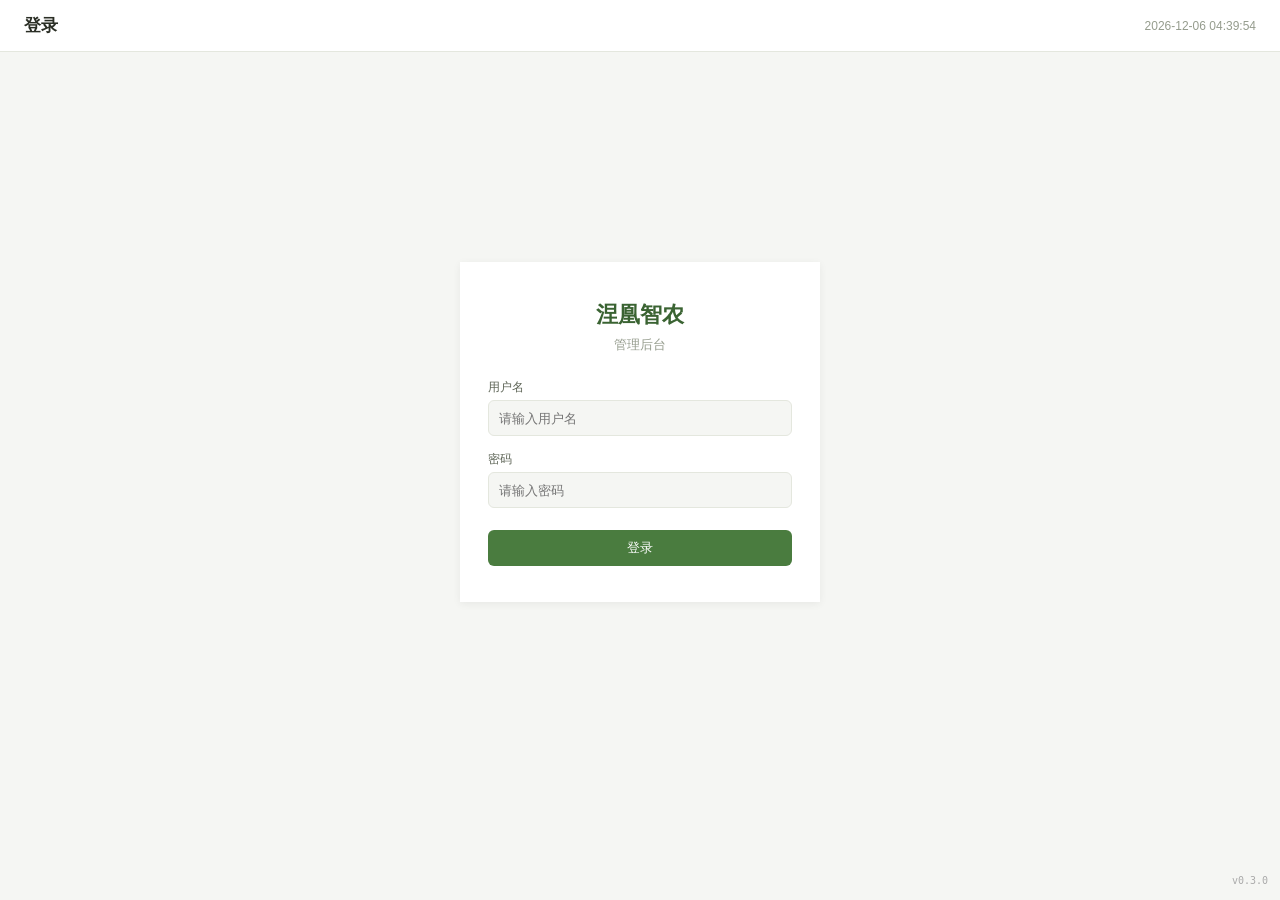
==== web/static/admin/index.html @ 997400b6 "Remove H5 mock fallback and mark mock events" ====
<!DOCTYPE html>
<html lang="zh-CN">
<head>
<meta charset="UTF-8">
<meta name="viewport" content="width=device-width, initial-scale=1.0">
<title>涅凰智农 · 管理后台</title>
<link rel="stylesheet" href="app.css">
<script src="../version.js"></script>
</head>
<body>

<!-- ===== 侧边栏 ===== -->
<aside class="sidebar" id="sidebar">
  <div class="sidebar-brand">
    <h2>涅凰智农</h2>
    <span class="sidebar-subtitle">管理后台</span>
  </div>
  <nav class="sidebar-nav" id="sidebar-nav">
    <a class="nav-item active" data-page="dashboard" onclick="navigate('dashboard')">
      <svg width="18" height="18" viewBox="0 0 24 24" fill="none" stroke="currentColor" stroke-width="2"><rect x="3" y="3" width="7" height="7"/><rect x="14" y="3" width="7" height="7"/><rect x="3" y="14" width="7" height="7"/><rect x="14" y="14" width="7" height="7"/></svg>
      <span>Dashboard</span>
    </a>
    <a class="nav-item" data-page="users" onclick="navigate('users')">
      <svg width="18" height="18" viewBox="0 0 24 24" fill="none" stroke="currentColor" stroke-width="2"><path d="M17 21v-2a4 4 0 0 0-4-4H5a4 4 0 0 0-4 4v2"/><circle cx="9" cy="7" r="4"/><path d="M23 21v-2a4 4 0 0 0-3-3.87"/><path d="M16 3.13a4 4 0 0 1 0 7.75"/></svg>
      <span>用户管理</span>
    </a>
    <a class="nav-item" data-page="gateways" onclick="navigate('gateways')">
      <svg width="18" height="18" viewBox="0 0 24 24" fill="none" stroke="currentColor" stroke-width="2"><rect x="2" y="2" width="20" height="8" rx="2"/><rect x="2" y="14" width="20" height="8" rx="2"/><line x1="6" y1="6" x2="6.01" y2="6"/><line x1="6" y1="18" x2="6.01" y2="18"/></svg>
      <span>设备管理</span>
    </a>
    <a class="nav-item" data-page="bindings" onclick="navigate('bindings')">
      <svg width="18" height="18" viewBox="0 0 24 24" fill="none" stroke="currentColor" stroke-width="2"><path d="M10 13a5 5 0 0 0 7.54.54l3-3a5 5 0 0 0-7.07-7.07l-1.72 1.71"/><path d="M14 11a5 5 0 0 0-7.54-.54l-3 3a5 5 0 0 0 7.07 7.07l1.71-1.71"/></svg>
      <span>绑定管理</span>
    </a>
    <a class="nav-item" data-page="logs" onclick="navigate('logs')">
      <svg width="18" height="18" viewBox="0 0 24 24" fill="none" stroke="currentColor" stroke-width="2"><path d="M14 2H6a2 2 0 0 0-2 2v16a2 2 0 0 0 2 2h12a2 2 0 0 0 2-2V8z"/><polyline points="14 2 14 8 20 8"/><line x1="16" y1="13" x2="8" y2="13"/><line x1="16" y1="17" x2="8" y2="17"/></svg>
      <span>控制日志</span>
    </a>
    <a class="nav-item" data-page="payload-events" onclick="navigate('payload-events')">
      <svg width="18" height="18" viewBox="0 0 24 24" fill="none" stroke="currentColor" stroke-width="2"><circle cx="12" cy="12" r="10"/><line x1="12" y1="16" x2="12" y2="12"/><line x1="12" y1="8" x2="12.01" y2="8"/></svg>
      <span>Payload 排查</span>
    </a>
  </nav>
  <div class="sidebar-footer">
    <div class="sidebar-user" id="sidebar-user">
      <span class="sidebar-user-avatar" id="sidebar-user-avatar"></span>
      <div>
        <div class="sidebar-user-name" id="sidebar-user-name">管理员</div>
        <div class="sidebar-user-role" id="sidebar-user-role"></div>
      </div>
    </div>
    <button class="btn-icon" onclick="doLogout()" title="退出登录" aria-label="退出登录">
      <svg width="18" height="18" viewBox="0 0 24 24" fill="none" stroke="currentColor" stroke-width="2"><path d="M9 21H5a2 2 0 0 1-2-2V5a2 2 0 0 1 2-2h4"/><polyline points="16 17 21 12 16 7"/><line x1="21" y1="12" x2="9" y2="12"/></svg>
    </button>
  </div>
  <div style="padding:8px 12px;font-size:10px;color:var(--color-text-muted);text-align:center;border-top:1px solid var(--color-border)">v<span id="app-version">?</span></div>
</aside>

<!-- ===== 主区域 ===== -->
<div class="main-area">
  <header class="topbar-admin">
    <h1 class="topbar-page-title" id="topbar-page-title">Dashboard</h1>
    <div class="topbar-actions">
      <span class="topbar-time" id="topbar-time"></span>
    </div>
  </header>

  <main class="content-area" id="main-content">
    <!-- 页面内容由 JS 动态渲染 -->
  </main>
</div>

<!-- ===== Modal ===== -->
<div class="modal-overlay" id="modal-overlay" style="display:none">
  <div class="modal" id="modal-content"></div>
</div>

<!-- ===== Toast ===== -->
<div class="toast" id="toast" aria-live="polite"></div>

<!-- ===== 版本号浮标（所有页面可见，含登录页） ===== -->
<div id="version-badge" style="position:fixed;right:12px;bottom:12px;font-size:10px;color:#aaa;z-index:9999;pointer-events:none;font-family:monospace">v?</div>

<script src="../version.js"></script>
<script>
  // 页面加载后立即更新版本号浮标
  (function () {
    var el = document.getElementById('version-badge');
    if (el && window.APP_VERSION) el.textContent = 'v' + window.APP_VERSION;
  })();
</script>

<script src="../shared/api-client.js"></script>
<script src="app.js"></script>
</body>
</html>
---- web/static/admin/app.css ----
/* ============================================================
   涅凰智农 管理端 — 样式表
   设计方向：桌面端优先，表格+筛选，清爽工业风
   ============================================================ */

/* ---------- CSS 变量 ---------- */
:root {
  --color-bg: #f5f6f3;
  --color-surface: #ffffff;
  --color-border: #e4e7de;
  --color-text: #2a2e25;
  --color-text-secondary: #5e6557;
  --color-text-muted: #959c8d;
  --color-primary: #4a7c3f;
  --color-primary-light: #eaf4e5;
  --color-primary-dark: #3a6332;
  --color-success: #4a7c3f;
  --color-warning: #c7852a;
  --color-danger: #c04a3a;
  --color-info: #3a6b8c;
  --color-offline: #959c8d;
  --sidebar-width: 220px;
  --radius-sm: 6px;
  --radius-md: 10px;
  --shadow-sm: 0 1px 3px rgba(0,0,0,0.04);
  --shadow-md: 0 2px 8px rgba(0,0,0,0.06);
  --font-sans: -apple-system, BlinkMacSystemFont, "Segoe UI", "PingFang SC", "Microsoft YaHei", sans-serif;
}

/* ---------- Reset ---------- */
*, *::before, *::after { box-sizing: border-box; margin: 0; padding: 0; }
html { font-size: 15px; }
body {
  font-family: var(--font-sans);
  background: var(--color-bg);
  color: var(--color-text);
  line-height: 1.5;
  min-height: 100dvh;
  display: flex;
  -webkit-font-smoothing: antialiased;
}
button { font-family: inherit; cursor: pointer; border: none; background: none; color: inherit; font-size: inherit; }
input, select { font-family: inherit; font-size: inherit; }
a { color: var(--color-primary); text-decoration: none; }

/* ---------- 侧边栏 ---------- */
.sidebar {
  width: var(--sidebar-width); min-width: var(--sidebar-width);
  background: var(--color-surface);
  border-right: 1px solid var(--color-border);
  display: flex; flex-direction: column;
  position: sticky; top: 0; height: 100dvh;
}
.sidebar-brand {
  padding: 20px 18px 16px;
  border-bottom: 1px solid var(--color-border);
}
.sidebar-brand h2 { font-size: 18px; font-weight: 700; color: var(--color-primary-dark); }
.sidebar-subtitle { font-size: 11px; color: var(--color-text-muted); text-transform: uppercase; letter-spacing: 1px; }

.sidebar-nav { flex: 1; padding: 10px 8px; display: flex; flex-direction: column; gap: 2px; }
.nav-item {
  display: flex; align-items: center; gap: 10px;
  padding: 9px 12px; border-radius: var(--radius-sm);
  font-size: 14px; font-weight: 500; color: var(--color-text-secondary);
  transition: background 0.12s, color 0.12s;
  cursor: pointer;
}
.nav-item:hover { background: var(--color-bg); color: var(--color-text); }
.nav-item.active { background: var(--color-primary-light); color: var(--color-primary-dark); }
.nav-item svg { flex-shrink: 0; }

.sidebar-footer {
  padding: 12px; border-top: 1px solid var(--color-border);
  display: flex; align-items: center; justify-content: space-between;
}
.sidebar-user { display: flex; align-items: center; gap: 8px; }
.sidebar-user-avatar {
  width: 30px; height: 30px; border-radius: 50%;
  background: var(--color-primary-light); color: var(--color-primary-dark);
  display: flex; align-items: center; justify-content: center;
  font-size: 13px; font-weight: 600;
}
.sidebar-user-name { font-size: 13px; font-weight: 500; }
.sidebar-user-role { font-size: 11px; color: var(--color-text-muted); }
.btn-icon {
  width: 32px; height: 32px; display: flex; align-items: center; justify-content: center;
  border-radius: var(--radius-sm); color: var(--color-text-muted);
  transition: background 0.15s;
}
.btn-icon:hover { background: var(--color-border); }

/* ---------- 主区域 ---------- */
.main-area { flex: 1; display: flex; flex-direction: column; min-width: 0; }
.topbar-admin {
  display: flex; align-items: center; justify-content: space-between;
  height: 52px; padding: 0 24px;
  background: var(--color-surface); border-bottom: 1px solid var(--color-border);
}
.topbar-page-title { font-size: 17px; font-weight: 600; }
.topbar-time { font-size: 12px; color: var(--color-text-muted); }

.content-area { flex: 1; padding: 20px 24px; overflow-y: auto; }

/* ---------- 通用组件 ---------- */
.btn {
  display: inline-flex; align-items: center; justify-content: center; gap: 6px;
  height: 36px; padding: 0 16px;
  border-radius: var(--radius-sm); font-size: 13px; font-weight: 500;
  transition: background 0.15s, opacity 0.15s;
}
.btn:hover { opacity: 0.9; }
.btn:active { opacity: 0.8; }
.btn-primary { background: var(--color-primary); color: #fff; }
.btn-outline { background: var(--color-surface); color: var(--color-primary); border: 1px solid var(--color-primary); }
.btn-danger { background: var(--color-danger); color: #fff; }
.btn-sm { height: 28px; padding: 0 10px; font-size: 12px; }
.btn-block { width: 100%; }
.btn:disabled { opacity: 0.5; cursor: not-allowed; }

.badge {
  display: inline-flex; align-items: center;
  padding: 2px 8px; border-radius: 10px; font-size: 11px; font-weight: 500;
}
.badge-success { background: #eaf4e5; color: #3a6332; }
.badge-warning { background: #fdf3e4; color: #a86d1e; }
.badge-danger { background: #fce8e5; color: #9e3a2e; }
.badge-info { background: #e5eff5; color: #2e5a74; }
.badge-muted { background: #f0f1ee; color: #6b7263; }

/* ---------- Dashboard ---------- */
.stat-grid { display: grid; grid-template-columns: repeat(auto-fit, minmax(200px, 1fr)); gap: 14px; margin-bottom: 20px; }
.stat-card {
  background: var(--color-surface);
  border-radius: var(--radius-md);
  box-shadow: var(--shadow-sm);
  padding: 18px 20px;
}
.stat-card-label { font-size: 12px; color: var(--color-text-muted); text-transform: uppercase; letter-spacing: 0.5px; margin-bottom: 6px; }
.stat-card-value { font-size: 28px; font-weight: 700; line-height: 1.2; }
.stat-card-sub { font-size: 12px; color: var(--color-text-secondary); margin-top: 4px; }

/* ---------- 表格 ---------- */
.table-section {
  background: var(--color-surface);
  border-radius: var(--radius-md);
  box-shadow: var(--shadow-sm);
  overflow: hidden;
}
.table-header {
  display: flex; align-items: center; justify-content: space-between;
  padding: 14px 18px; border-bottom: 1px solid var(--color-border);
}
.table-header h3 { font-size: 15px; font-weight: 600; }
.table-header-right { display: flex; gap: 8px; align-items: center; }
.table-search {
  height: 32px; padding: 0 10px; width: 200px;
  border: 1px solid var(--color-border); border-radius: var(--radius-sm);
  font-size: 13px; color: var(--color-text); background: var(--color-bg);
  outline: none;
}
.table-search:focus { border-color: var(--color-primary); }
.table-count { font-size: 12px; color: var(--color-text-muted); }

.table-wrap { overflow-x: auto; }
table {
  width: 100%; border-collapse: collapse;
  font-size: 13px;
}
thead th {
  text-align: left; padding: 10px 14px;
  font-weight: 600; font-size: 11px; color: var(--color-text-muted);
  text-transform: uppercase; letter-spacing: 0.5px;
  background: var(--color-bg); border-bottom: 1px solid var(--color-border);
  white-space: nowrap;
}
tbody td {
  padding: 10px 14px; border-bottom: 1px solid var(--color-border);
  color: var(--color-text);
}
tbody tr:hover { background: #f9faf7; }
tbody tr:last-child td { border-bottom: none; }

.table-actions { display: flex; gap: 6px; }
.table-empty { text-align: center; padding: 32px; color: var(--color-text-muted); font-size: 13px; }

/* ---------- 表单 ---------- */
.form-group { margin-bottom: 14px; }
.form-label { display: block; font-size: 12px; font-weight: 500; color: var(--color-text-secondary); margin-bottom: 4px; }
.form-input, .form-select {
  width: 100%; height: 36px; padding: 0 10px;
  border: 1px solid var(--color-border); border-radius: var(--radius-sm);
  font-size: 13px; color: var(--color-text); background: var(--color-bg);
  outline: none;
}
.form-input:focus, .form-select:focus { border-color: var(--color-primary); box-shadow: 0 0 0 2px var(--color-primary-light); }
.form-row { display: grid; grid-template-columns: 1fr 1fr; gap: 12px; }

/* ---------- 状态点 ---------- */
.status-dot { width: 6px; height: 6px; border-radius: 50%; display: inline-block; margin-right: 4px; }
.status-dot-online { background: var(--color-success); }
.status-dot-offline { background: var(--color-offline); }
.status-dot-normal { background: var(--color-success); }
.status-dot-warning { background: var(--color-warning); }
.status-dot-danger { background: var(--color-danger); }

/* ---------- Modal ---------- */
.modal-overlay {
  position: fixed; inset: 0; z-index: 200;
  background: rgba(0,0,0,0.3);
  display: flex; align-items: center; justify-content: center;
}
.modal {
  background: var(--color-surface); border-radius: var(--radius-lg);
  box-shadow: 0 8px 30px rgba(0,0,0,0.12);
  width: 440px; max-width: 90vw; max-height: 85vh; overflow-y: auto;
  padding: 24px;
}
.modal h3 { font-size: 16px; font-weight: 600; margin-bottom: 18px; }
.modal-header {
  display: flex; align-items: center; justify-content: space-between;
  margin-bottom: 18px;
}
.modal-header h3 { font-size: 16px; font-weight: 600; margin-bottom: 0; }
.modal-close {
  font-size: 22px; line-height: 1; color: var(--color-text-muted);
  cursor: pointer; padding: 0 4px;
}
.modal-close:hover { color: var(--color-text); }
.modal-body { margin-bottom: 8px; }
.modal-actions { display: flex; gap: 10px; justify-content: flex-end; margin-top: 20px; }

/* ---------- 农户详情 ---------- */
.page-header {
  display: flex; align-items: center; gap: 16px; margin-bottom: 20px;
}
.page-header h2 { font-size: 18px; font-weight: 600; }
.info-card {
  background: var(--color-surface);
  border-radius: var(--radius-md);
  box-shadow: var(--shadow-sm);
  padding: 20px 24px;
  margin-bottom: 20px;
}
.info-card h3 { font-size: 15px; font-weight: 600; margin-bottom: 14px; }
.info-grid {
  display: grid;
  grid-template-columns: repeat(auto-fill, minmax(240px, 1fr));
  gap: 12px;
}
.info-item { display: flex; flex-direction: column; gap: 2px; }
.info-item label { font-size: 11px; color: var(--color-text-muted); text-transform: uppercase; letter-spacing: 0.3px; }
.info-item span { font-size: 14px; font-weight: 500; }

/* ---------- 筛选栏 ---------- */
.filter-bar {
  padding: 0 18px 14px;
}

/* ---------- 空状态 / 加载 / 错误 ---------- */
.empty-state {
  text-align: center; padding: 40px 24px; color: var(--color-text-muted);
}
.empty-state svg { margin-bottom: 10px; opacity: 0.5; }
.empty-state p { font-size: 13px; }

.loading-state {
  text-align: center; padding: 40px 24px; color: var(--color-text-muted);
}
.loading-spinner {
  width: 28px; height: 28px; border: 3px solid var(--color-border);
  border-top-color: var(--color-primary); border-radius: 50%;
  animation: spin 0.8s linear infinite;
  margin: 0 auto 10px;
}
@keyframes spin { to { transform: rotate(360deg); } }

.error-state {
  text-align: center; padding: 40px 24px; color: var(--color-danger);
}
.error-state p { font-size: 13px; margin-bottom: 10px; }

/* ---------- Toast ---------- */
.toast {
  position: fixed; top: 16px; right: 24px;
  padding: 10px 20px; border-radius: var(--radius-md);
  font-size: 13px; font-weight: 500; color: #fff;
  z-index: 999; opacity: 0; pointer-events: none;
  transition: opacity 0.3s;
}
.toast.show { opacity: 1; }
.toast.success { background: var(--color-success); }
.toast.error { background: var(--color-danger); }
.toast.info { background: var(--color-info); }

/* ---------- 响应式 ---------- */
@media (max-width: 768px) {
  body { flex-direction: column; }
  .sidebar {
    width: 100%; min-width: 100%; height: auto;
    position: static; flex-direction: row; flex-wrap: wrap;
    padding: 10px; border-right: none; border-bottom: 1px solid var(--color-border);
    align-items: center; gap: 8px;
  }
  .sidebar-brand { padding: 0; border: none; }
  .sidebar-brand h2 { font-size: 15px; }
  .sidebar-subtitle { display: none; }
  .sidebar-nav { flex-direction: row; padding: 0; flex: none; }
  .nav-item { padding: 6px 10px; font-size: 12px; }
  .nav-item span { display: none; }
  .sidebar-footer { padding: 0; border: none; }
  .sidebar-user-name, .sidebar-user-role { display: none; }

  .content-area { padding: 12px 14px; }
  .stat-grid { grid-template-columns: repeat(2, 1fr); }
  .table-header { flex-direction: column; align-items: flex-start; gap: 8px; }
  .table-search { width: 100%; }
  .form-row { grid-template-columns: 1fr; }
}
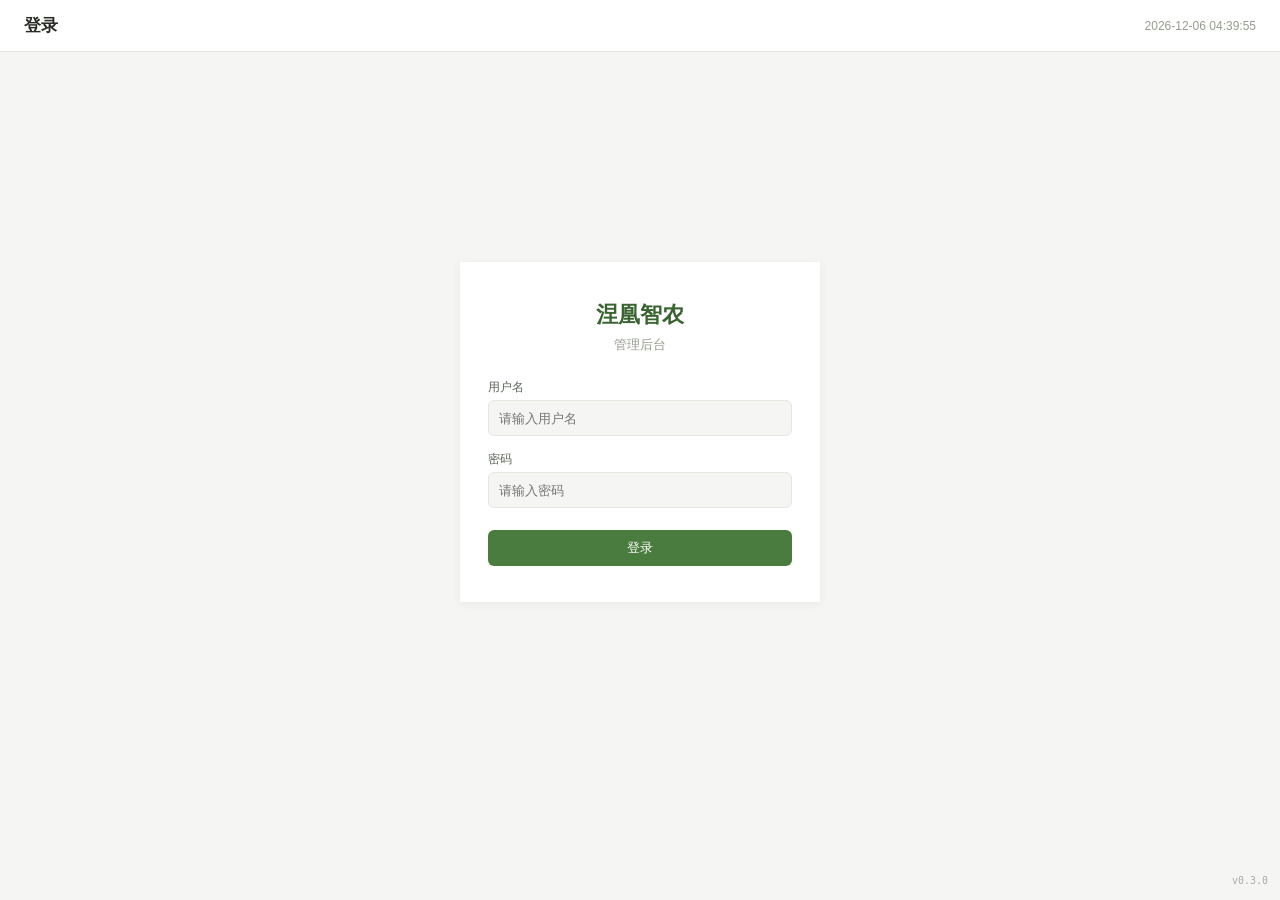
==== commit dbca7e63: "ok" ====
--- a/web/static/admin/index.html
+++ b/web/static/admin/index.html
@@ -38,7 +38,7 @@
     </a>
     <a class="nav-item" data-page="payload-events" onclick="navigate('payload-events')">
       <svg width="18" height="18" viewBox="0 0 24 24" fill="none" stroke="currentColor" stroke-width="2"><circle cx="12" cy="12" r="10"/><line x1="12" y1="16" x2="12" y2="12"/><line x1="12" y1="8" x2="12.01" y2="8"/></svg>
-      <span>Payload 排查</span>
+      <span>原始报文排查</span>
     </a>
   </nav>
   <div class="sidebar-footer">
--- a/web/static/admin/app.css
+++ b/web/static/admin/app.css
@@ -167,6 +167,8 @@
   width: 100%; border-collapse: collapse;
   font-size: 13px;
 }
+.selected-gateway-row { background: #f4f8f1; }
+.selected-gateway-row td { border-bottom-color: #d8e5d2; }
 thead th {
   text-align: left; padding: 10px 14px;
   font-weight: 600; font-size: 11px; color: var(--color-text-muted);
@@ -183,6 +185,42 @@
 
 .table-actions { display: flex; gap: 6px; }
 .table-empty { text-align: center; padding: 32px; color: var(--color-text-muted); font-size: 13px; }
+
+.gateway-collector-card {
+  border: 1px solid var(--color-border);
+  border-radius: var(--radius-sm);
+  margin: 10px 0;
+  background: var(--color-surface);
+}
+.gateway-collector-head {
+  background: #fafcf8;
+  border-bottom: 1px solid var(--color-border);
+  padding: 10px 12px;
+  display: flex;
+  align-items: center;
+  justify-content: space-between;
+  gap: 10px;
+}
+
+.bind-candidate-wrap {
+  border: 1px solid var(--color-border);
+  border-radius: var(--radius-sm);
+  background: var(--color-surface);
+  padding: 6px;
+}
+.bind-candidate-item {
+  border: 1px solid var(--color-border);
+  border-radius: var(--radius-sm);
+  padding: 10px;
+  margin-bottom: 6px;
+  cursor: pointer;
+  background: #fff;
+}
+.bind-candidate-item:last-child { margin-bottom: 0; }
+.bind-candidate-item.selected {
+  border-color: var(--color-primary);
+  background: #f2f7ef;
+}
 
 /* ---------- 表单 ---------- */
 .form-group { margin-bottom: 14px; }
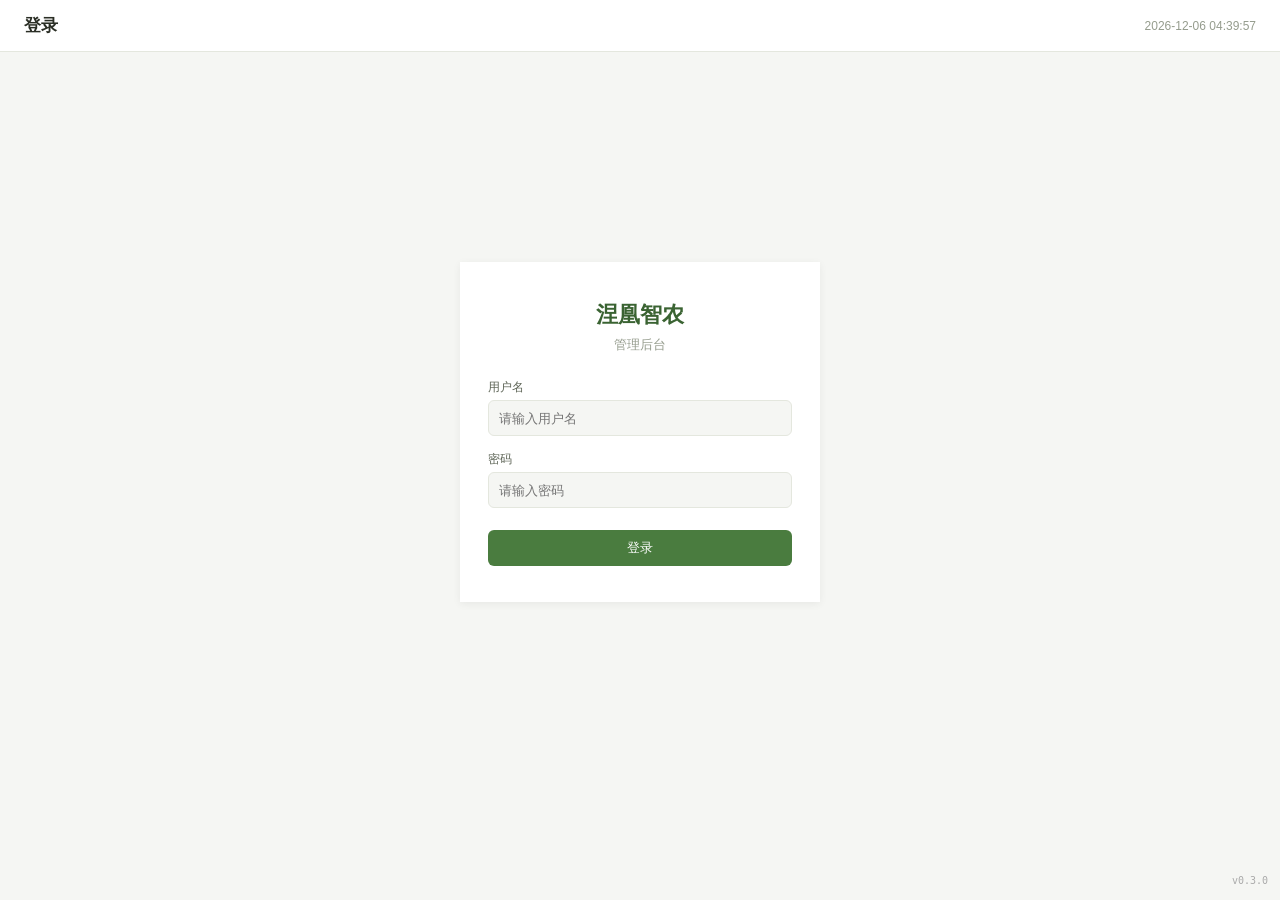
==== commit 976d4480: "feat: add operation logs and gateway mock loop" ====
--- a/web/static/admin/index.html
+++ b/web/static/admin/index.html
@@ -31,6 +31,10 @@
     <a class="nav-item" data-page="bindings" onclick="navigate('bindings')">
       <svg width="18" height="18" viewBox="0 0 24 24" fill="none" stroke="currentColor" stroke-width="2"><path d="M10 13a5 5 0 0 0 7.54.54l3-3a5 5 0 0 0-7.07-7.07l-1.72 1.71"/><path d="M14 11a5 5 0 0 0-7.54-.54l-3 3a5 5 0 0 0 7.07 7.07l1.71-1.71"/></svg>
       <span>绑定管理</span>
+    </a>
+    <a class="nav-item" data-page="operation-logs" onclick="navigate('operation-logs')">
+      <svg width="18" height="18" viewBox="0 0 24 24" fill="none" stroke="currentColor" stroke-width="2"><path d="M9 11l3 3L22 4"/><path d="M21 12v7a2 2 0 0 1-2 2H5a2 2 0 0 1-2-2V5a2 2 0 0 1 2-2h11"/></svg>
+      <span>操作日志</span>
     </a>
     <a class="nav-item" data-page="logs" onclick="navigate('logs')">
       <svg width="18" height="18" viewBox="0 0 24 24" fill="none" stroke="currentColor" stroke-width="2"><path d="M14 2H6a2 2 0 0 0-2 2v16a2 2 0 0 0 2 2h12a2 2 0 0 0 2-2V8z"/><polyline points="14 2 14 8 20 8"/><line x1="16" y1="13" x2="8" y2="13"/><line x1="16" y1="17" x2="8" y2="17"/></svg>
--- a/web/static/admin/app.css
+++ b/web/static/admin/app.css
@@ -289,6 +289,125 @@
 .info-item { display: flex; flex-direction: column; gap: 2px; }
 .info-item label { font-size: 11px; color: var(--color-text-muted); text-transform: uppercase; letter-spacing: 0.3px; }
 .info-item span { font-size: 14px; font-weight: 500; }
+.detail-grid {
+  display: grid;
+  grid-template-columns: repeat(auto-fill, minmax(240px, 1fr));
+  gap: 12px;
+  margin-bottom: 16px;
+}
+.detail-grid-4 {
+  grid-template-columns: repeat(auto-fit, minmax(180px, 1fr));
+}
+.detail-section {
+  margin-top: 14px;
+  padding-top: 14px;
+  border-top: 1px solid var(--color-border);
+}
+.detail-section-head {
+  display: flex;
+  align-items: flex-start;
+  justify-content: space-between;
+  gap: 10px;
+  margin-bottom: 8px;
+}
+.detail-section-title {
+  font-size: 13px;
+  font-weight: 600;
+}
+.detail-section-sub {
+  font-size: 11px;
+  color: var(--color-text-muted);
+  margin-top: 2px;
+}
+.code-panel {
+  background: #f8faf6;
+  border: 1px solid var(--color-border);
+  border-radius: var(--radius-sm);
+  padding: 12px;
+  font-size: 12px;
+  line-height: 1.55;
+  font-family: "SFMono-Regular", Consolas, "Liberation Mono", Menlo, monospace;
+  white-space: pre-wrap;
+  word-break: break-all;
+  overflow: auto;
+  max-height: 320px;
+}
+.detail-mini-table {
+  border: 1px solid var(--color-border);
+  border-radius: var(--radius-sm);
+  overflow: hidden;
+}
+.detail-mini-row {
+  display: grid;
+  grid-template-columns: 180px 1fr;
+  gap: 12px;
+  padding: 10px 12px;
+  border-top: 1px solid var(--color-border);
+  background: #fff;
+}
+.detail-mini-row:first-child { border-top: none; }
+.detail-mini-key {
+  font-size: 12px;
+  color: var(--color-text-secondary);
+  font-weight: 600;
+}
+.detail-mini-val {
+  font-size: 12px;
+  color: var(--color-text);
+  word-break: break-all;
+}
+.control-entry {
+  margin-top: 2px;
+  padding: 12px;
+  border: 1px dashed #c9d5bf;
+  border-radius: var(--radius-sm);
+  background: #fafcf8;
+}
+.control-entry-head {
+  display: flex;
+  align-items: flex-start;
+  justify-content: space-between;
+  gap: 12px;
+}
+.control-entry-title {
+  font-size: 13px;
+  font-weight: 600;
+}
+.control-entry-sub {
+  font-size: 11px;
+  color: var(--color-text-muted);
+  margin-top: 2px;
+}
+.form-textarea {
+  height: auto;
+  min-height: 84px;
+  padding-top: 8px;
+  padding-bottom: 8px;
+  resize: vertical;
+}
+.code-pill {
+  display: inline-flex;
+  align-items: center;
+  max-width: 100%;
+  padding: 2px 8px;
+  border-radius: 999px;
+  background: var(--color-bg);
+  border: 1px solid var(--color-border);
+  font-size: 11px;
+  font-family: "SFMono-Regular", Consolas, "Liberation Mono", Menlo, monospace;
+  white-space: nowrap;
+  overflow: hidden;
+  text-overflow: ellipsis;
+}
+.log-target-cell {
+  min-width: 180px;
+  max-width: 320px;
+  word-break: break-word;
+}
+.log-result-cell {
+  max-width: 280px;
+  word-break: break-word;
+}
 
 /* ---------- 筛选栏 ---------- */
 .filter-bar {
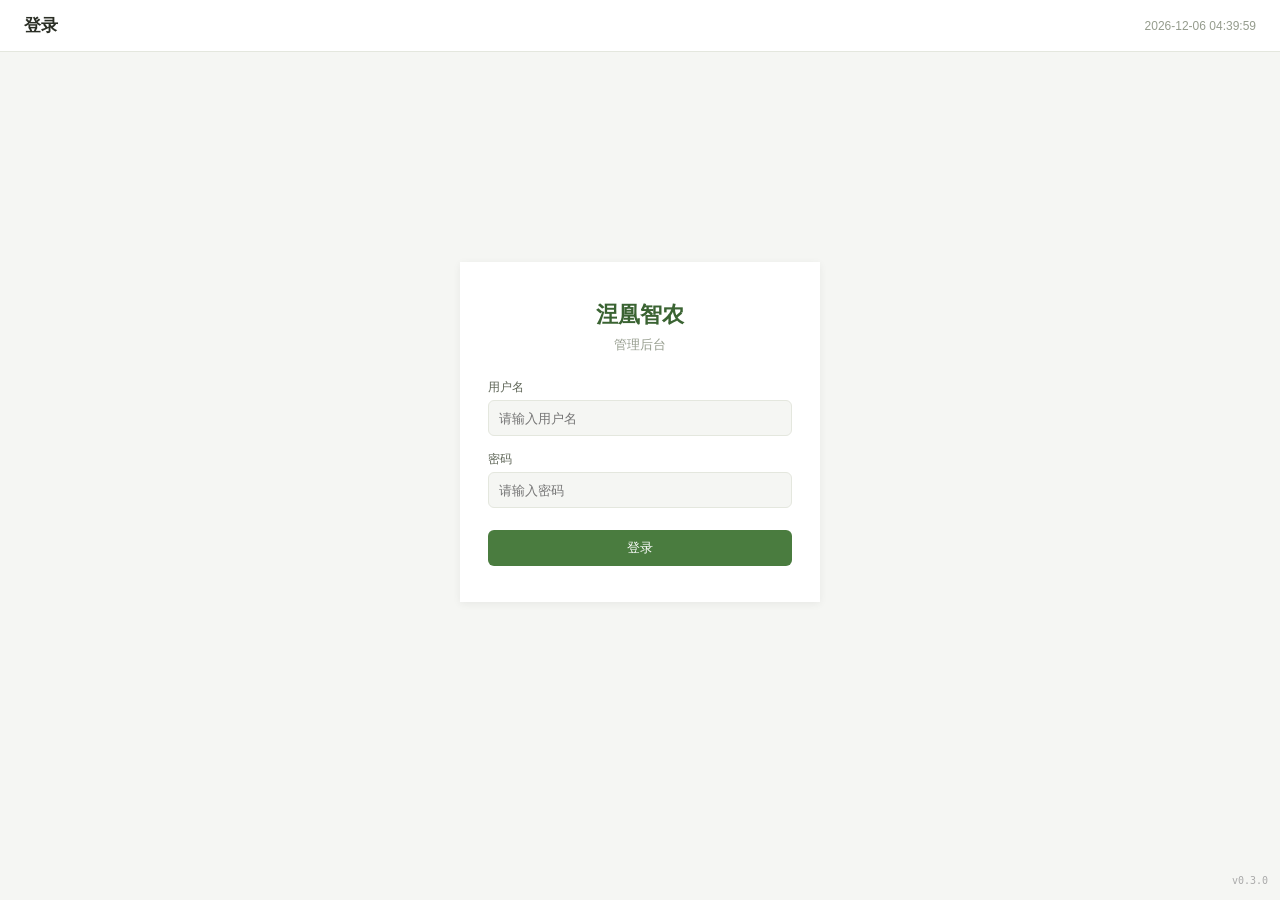
==== commit 0c0957a8: "feat: add help center entry for admin and mini" ====
--- a/web/static/admin/index.html
+++ b/web/static/admin/index.html
@@ -39,6 +39,10 @@
     <a class="nav-item" data-page="logs" onclick="navigate('logs')">
       <svg width="18" height="18" viewBox="0 0 24 24" fill="none" stroke="currentColor" stroke-width="2"><path d="M14 2H6a2 2 0 0 0-2 2v16a2 2 0 0 0 2 2h12a2 2 0 0 0 2-2V8z"/><polyline points="14 2 14 8 20 8"/><line x1="16" y1="13" x2="8" y2="13"/><line x1="16" y1="17" x2="8" y2="17"/></svg>
       <span>控制日志</span>
+    </a>
+    <a class="nav-item" data-page="help-center" onclick="navigate('help-center')">
+      <svg width="18" height="18" viewBox="0 0 24 24" fill="none" stroke="currentColor" stroke-width="2"><circle cx="12" cy="12" r="10"/><path d="M12 16v-4"/><path d="M12 8h.01"/><path d="M9.05 9.4C9.47 8.36 10.44 7.5 11.7 7.5c1.56 0 2.82 1.16 2.82 2.6 0 1.15-.73 1.85-1.44 2.37-.58.42-.98.66-1.02 1.35h-1.1M12 16h.01"/></svg>
+      <span>帮助中心</span>
     </a>
     <a class="nav-item" data-page="payload-events" onclick="navigate('payload-events')">
       <svg width="18" height="18" viewBox="0 0 24 24" fill="none" stroke="currentColor" stroke-width="2"><circle cx="12" cy="12" r="10"/><line x1="12" y1="16" x2="12" y2="12"/><line x1="12" y1="8" x2="12.01" y2="8"/></svg>
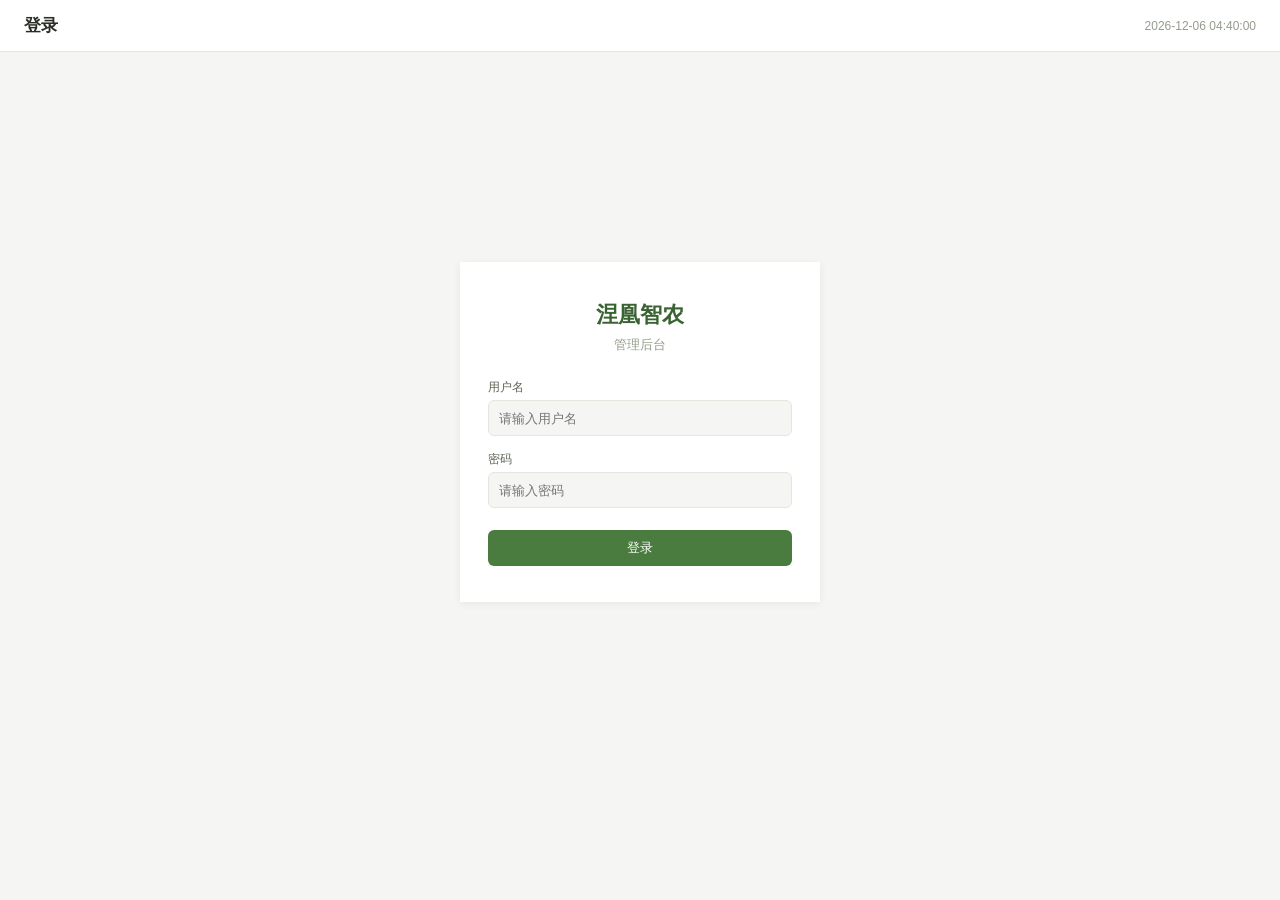
==== commit 984eb79e: "feat: add admin operations dashboard and farmer workbench" ====
--- a/web/static/admin/index.html
+++ b/web/static/admin/index.html
@@ -86,18 +86,6 @@
 <!-- ===== Toast ===== -->
 <div class="toast" id="toast" aria-live="polite"></div>
 
-<!-- ===== 版本号浮标（所有页面可见，含登录页） ===== -->
-<div id="version-badge" style="position:fixed;right:12px;bottom:12px;font-size:10px;color:#aaa;z-index:9999;pointer-events:none;font-family:monospace">v?</div>
-
-<script src="../version.js"></script>
-<script>
-  // 页面加载后立即更新版本号浮标
-  (function () {
-    var el = document.getElementById('version-badge');
-    if (el && window.APP_VERSION) el.textContent = 'v' + window.APP_VERSION;
-  })();
-</script>
-
 <script src="../shared/api-client.js"></script>
 <script src="app.js"></script>
 </body>
--- a/web/static/admin/app.css
+++ b/web/static/admin/app.css
@@ -139,6 +139,59 @@
 .stat-card-label { font-size: 12px; color: var(--color-text-muted); text-transform: uppercase; letter-spacing: 0.5px; margin-bottom: 6px; }
 .stat-card-value { font-size: 28px; font-weight: 700; line-height: 1.2; }
 .stat-card-sub { font-size: 12px; color: var(--color-text-secondary); margin-top: 4px; }
+.dashboard-toolbar { display: flex; align-items: center; justify-content: space-between; gap: 14px; margin-bottom: 12px; }
+.dashboard-toolbar p { color: var(--color-text-muted); font-size: 11px; }
+.dashboard-range-tabs { display: flex; gap: 6px; flex-shrink: 0; }
+.dashboard-health-strip {
+  display: grid;
+  grid-template-columns: repeat(5, minmax(105px, 0.75fr)) minmax(210px, 1.35fr);
+  overflow: hidden;
+  margin-bottom: 14px;
+  border: 1px solid var(--color-border);
+  border-radius: var(--radius-md);
+  background: var(--color-surface);
+  box-shadow: var(--shadow-sm);
+}
+.dashboard-health-strip > div { min-width: 0; padding: 12px 14px; border-right: 1px solid var(--color-border); }
+.dashboard-health-strip > div:last-child { border-right: none; }
+.dashboard-health-strip span { display: block; color: var(--color-text-muted); font-size: 10px; }
+.dashboard-health-strip strong { display: block; overflow: hidden; margin-top: 3px; font-size: 18px; text-overflow: ellipsis; white-space: nowrap; }
+.dashboard-health-strip .is-risk strong { color: var(--color-danger); }
+.dashboard-health-strip .is-warning strong { color: var(--color-warning); }
+.dashboard-overview-grid { display: grid; grid-template-columns: minmax(0, 1.8fr) minmax(285px, 0.8fr); gap: 14px; }
+.dashboard-visual-panel, .dashboard-priority-list {
+  min-width: 0;
+  border-radius: var(--radius-md);
+  background: var(--color-surface);
+  box-shadow: var(--shadow-sm);
+  padding: 16px 18px;
+}
+.dashboard-section-head { display: flex; align-items: flex-start; justify-content: space-between; gap: 12px; margin-bottom: 14px; }
+.dashboard-section-head h3 { font-size: 15px; }
+.dashboard-section-head p { margin-top: 2px; color: var(--color-text-muted); font-size: 10px; }
+.dashboard-chart-pair { display: grid; grid-template-columns: repeat(2, minmax(0, 1fr)); gap: 16px; }
+.dashboard-chart-card { min-width: 0; padding: 12px; border: 1px solid var(--color-border); border-radius: var(--radius-sm); }
+.dashboard-chart-card h4 { margin-bottom: 10px; color: var(--color-text-secondary); font-size: 12px; }
+.dashboard-pipeline { display: grid; grid-template-columns: minmax(0, 1fr) auto minmax(0, 1fr) auto minmax(0, 1fr); align-items: stretch; gap: 8px; margin-top: 12px; }
+.dashboard-pipeline > div { min-width: 0; padding: 11px 12px; border-radius: var(--radius-sm); background: #f8faf6; }
+.dashboard-pipeline span, .dashboard-pipeline small { display: block; color: var(--color-text-muted); font-size: 10px; }
+.dashboard-pipeline strong { display: block; margin: 2px 0; color: var(--color-primary-dark); font-size: 20px; }
+.dashboard-pipeline-arrow { align-self: center; color: var(--color-text-muted); font-size: 15px; }
+.dashboard-priority-list { display: flex; min-height: 315px; flex-direction: column; }
+.dashboard-priority-item { display: grid; grid-template-columns: 7px minmax(0, 1fr) auto; align-items: center; width: 100%; gap: 9px; padding: 10px 7px; border-top: 1px solid var(--color-border); text-align: left; }
+.dashboard-priority-item:hover { background: #fafcf8; }
+.dashboard-priority-item:focus-visible { outline: 2px solid var(--color-primary); outline-offset: 1px; }
+.dashboard-priority-marker { width: 7px; height: 7px; border-radius: 50%; background: var(--color-warning); }
+.dashboard-priority-item.danger .dashboard-priority-marker { background: var(--color-danger); }
+.dashboard-priority-item strong, .dashboard-priority-item small { display: block; }
+.dashboard-priority-item strong { font-size: 12px; }
+.dashboard-priority-item small { margin-top: 2px; color: var(--color-text-muted); font-size: 10px; font-weight: 400; }
+.dashboard-priority-item b { color: var(--color-text-secondary); font-size: 17px; }
+.dashboard-priority-empty { display: flex; flex: 1; flex-direction: column; align-items: center; justify-content: center; color: var(--color-text-muted); text-align: center; }
+.dashboard-priority-empty strong { color: var(--color-success); font-size: 13px; }
+.dashboard-priority-empty span { margin-top: 4px; font-size: 10px; }
+.dashboard-asset-strip { display: flex; flex-wrap: wrap; gap: 18px; margin-top: 14px; padding: 10px 14px; border: 1px solid var(--color-border); border-radius: var(--radius-md); background: var(--color-surface); color: var(--color-text-muted); font-size: 11px; }
+.dashboard-asset-strip strong { margin-left: 4px; color: var(--color-text); font-size: 13px; }
 
 /* ---------- 表格 ---------- */
 .table-section {
@@ -289,6 +342,132 @@
 .info-item { display: flex; flex-direction: column; gap: 2px; }
 .info-item label { font-size: 11px; color: var(--color-text-muted); text-transform: uppercase; letter-spacing: 0.3px; }
 .info-item span { font-size: 14px; font-weight: 500; }
+.farmer-profile-bar {
+  display: grid;
+  grid-template-columns: auto minmax(260px, 1fr) auto;
+  align-items: center;
+  gap: 14px;
+  margin-bottom: 14px;
+}
+.farmer-profile-main { display: flex; align-items: center; gap: 10px; min-width: 0; }
+.farmer-profile-main h2 { font-size: 20px; line-height: 1.2; }
+.farmer-profile-contact {
+  display: flex;
+  flex-direction: column;
+  align-items: flex-end;
+  color: var(--color-text-secondary);
+  font-size: 12px;
+}
+.farmer-eyebrow {
+  display: block;
+  margin-bottom: 2px;
+  color: var(--color-text-muted);
+  font-size: 10px;
+  font-weight: 600;
+  letter-spacing: 0.8px;
+  text-transform: uppercase;
+}
+.farmer-workbench {
+  overflow: hidden;
+  margin-bottom: 16px;
+  border: 1px solid var(--color-border);
+  border-radius: var(--radius-md);
+  background: var(--color-surface);
+  box-shadow: var(--shadow-sm);
+}
+.farmer-summary-strip {
+  display: grid;
+  grid-template-columns: repeat(5, minmax(78px, 0.55fr)) minmax(220px, 1.45fr);
+  border-bottom: 1px solid var(--color-border);
+  background: #fbfcf9;
+}
+.farmer-summary-strip > div {
+  min-width: 0;
+  padding: 11px 14px;
+  border-right: 1px solid var(--color-border);
+}
+.farmer-summary-strip > div:last-child { border-right: none; }
+.farmer-summary-strip span { display: block; color: var(--color-text-muted); font-size: 10px; }
+.farmer-summary-strip strong { display: block; overflow: hidden; margin-top: 2px; font-size: 16px; text-overflow: ellipsis; white-space: nowrap; }
+.farmer-summary-strip .text-success { color: var(--color-success); }
+.farmer-summary-strip .text-danger { color: var(--color-danger); }
+.farmer-summary-strip .text-muted { color: var(--color-text-muted); }
+.farmer-workbench-grid { display: grid; grid-template-columns: minmax(260px, 310px) minmax(0, 1fr); min-height: 470px; }
+.farmer-device-rail {
+  max-height: 590px;
+  overflow-y: auto;
+  border-right: 1px solid var(--color-border);
+  background: #fbfcf9;
+  padding: 8px;
+}
+.farmer-device-option {
+  display: grid;
+  width: 100%;
+  gap: 4px;
+  padding: 10px 11px;
+  border: 1px solid transparent;
+  border-radius: var(--radius-sm);
+  text-align: left;
+}
+.farmer-device-option + .farmer-device-option { margin-top: 5px; }
+.farmer-device-option:hover { border-color: var(--color-border); background: var(--color-surface); }
+.farmer-device-option:focus-visible { outline: 2px solid var(--color-primary); outline-offset: 1px; }
+.farmer-device-option.is-active { border-color: #bdd2b5; background: var(--color-primary-light); }
+.farmer-device-option-head { display: flex; align-items: center; justify-content: space-between; gap: 8px; }
+.farmer-device-option-head strong { overflow: hidden; font-size: 13px; text-overflow: ellipsis; white-space: nowrap; }
+.farmer-device-option-value { color: var(--color-primary-dark); font-size: 20px; font-weight: 700; line-height: 1.15; }
+.farmer-device-option-meta, .farmer-device-option-time { overflow: hidden; color: var(--color-text-muted); font-size: 10px; text-overflow: ellipsis; white-space: nowrap; }
+.farmer-point-workspace { min-width: 0; padding: 18px 20px 16px; }
+.farmer-current-head { display: flex; align-items: flex-start; justify-content: space-between; gap: 12px; }
+.farmer-current-head h3 { font-size: 17px; }
+.farmer-current-grid {
+  display: grid;
+  grid-template-columns: minmax(120px, 0.8fr) minmax(120px, 0.6fr) minmax(190px, 1fr) minmax(200px, 1.2fr);
+  gap: 10px;
+  margin-top: 13px;
+}
+.farmer-current-grid > div { min-width: 0; padding: 10px 12px; border: 1px solid var(--color-border); border-radius: var(--radius-sm); background: #fbfcf9; }
+.farmer-current-grid span { display: block; color: var(--color-text-muted); font-size: 10px; }
+.farmer-current-grid strong { display: block; overflow: hidden; margin-top: 3px; font-size: 12px; text-overflow: ellipsis; white-space: nowrap; }
+.farmer-current-grid .farmer-current-value strong { color: var(--color-primary-dark); font-size: 21px; }
+.farmer-point-identifiers { display: flex; flex-wrap: wrap; gap: 5px; margin-top: 9px; }
+.farmer-point-identifiers span { padding: 2px 7px; border-radius: 10px; background: var(--color-bg); color: var(--color-text-muted); font-family: "SFMono-Regular", Consolas, monospace; font-size: 9px; }
+.farmer-history-head { display: flex; align-items: flex-end; justify-content: space-between; gap: 12px; margin-top: 18px; padding-top: 14px; border-top: 1px solid var(--color-border); }
+.farmer-history-head h4 { font-size: 13px; }
+.farmer-history-head p { margin-top: 2px; color: var(--color-text-muted); font-size: 10px; }
+.farmer-range-tabs { display: flex; gap: 3px; padding: 3px; border-radius: var(--radius-sm); background: var(--color-bg); }
+.farmer-range-button { min-width: 39px; padding: 5px 8px; border-radius: 4px; color: var(--color-text-secondary); font-size: 11px; font-weight: 600; }
+.farmer-range-button:hover { background: var(--color-surface); }
+.farmer-range-button:focus-visible { outline: 2px solid var(--color-primary); outline-offset: 1px; }
+.farmer-range-button.is-active { background: var(--color-primary); color: #fff; }
+.farmer-history-panel { min-height: 260px; margin-top: 8px; }
+.farmer-inline-state, .farmer-history-empty, .farmer-history-error, .farmer-device-empty {
+  display: flex;
+  min-height: 250px;
+  flex-direction: column;
+  align-items: center;
+  justify-content: center;
+  gap: 7px;
+  color: var(--color-text-muted);
+  text-align: center;
+  font-size: 12px;
+}
+.farmer-inline-state .loading-spinner { width: 24px; height: 24px; margin: 0 0 4px; }
+.farmer-history-empty strong, .farmer-history-error strong, .farmer-device-empty strong { color: var(--color-text-secondary); font-size: 13px; }
+.farmer-history-error strong { color: var(--color-danger); }
+.farmer-device-empty { min-height: 320px; padding: 30px; }
+.farmer-chart-summary { display: flex; justify-content: space-between; gap: 10px; padding: 2px 2px 0; color: var(--color-text-muted); font-size: 10px; }
+.farmer-history-chart { display: block; width: 100%; min-height: 230px; overflow: visible; }
+.farmer-chart-grid { stroke: #e9ece4; stroke-width: 1; }
+.farmer-chart-label { fill: var(--color-text-muted); font-size: 9px; }
+.farmer-chart-threshold { stroke: var(--color-warning); stroke-width: 1; stroke-dasharray: 5 4; opacity: 0.65; }
+.farmer-chart-threshold-label { fill: var(--color-warning); font-size: 8px; }
+.farmer-chart-line { fill: none; stroke: var(--color-primary); stroke-width: 2.5; stroke-linecap: round; stroke-linejoin: round; }
+.farmer-chart-dots circle { fill: var(--color-surface); stroke: var(--color-primary); stroke-width: 1.5; }
+.farmer-profile-details { padding-top: 16px; padding-bottom: 16px; }
+.farmer-profile-details .table-header { margin-bottom: 12px; }
+.farmer-break-all { word-break: break-all; }
+.farmer-bindings-section { margin-top: 0; }
 .detail-grid {
   display: grid;
   grid-template-columns: repeat(auto-fill, minmax(240px, 1fr));
@@ -331,6 +510,465 @@
   word-break: break-all;
   overflow: auto;
   max-height: 320px;
+}
+
+/* ---------- MCU 报文透视 ---------- */
+.protocol-inspector-modal {
+  width: min(1120px, 94vw);
+  max-width: 94vw;
+  max-height: 90vh;
+  overflow: hidden;
+}
+.protocol-inspector-modal .modal-body {
+  max-height: 76vh !important;
+  overflow-y: auto;
+  padding-right: 4px;
+}
+.protocol-byte-map {
+  border: 1px solid var(--color-border);
+  border-radius: var(--radius-sm);
+  background: #fbfcf9;
+  padding: 12px;
+}
+.protocol-byte-map-head {
+  display: flex;
+  align-items: center;
+  justify-content: space-between;
+  gap: 12px;
+  margin-bottom: 10px;
+  color: var(--color-text-muted);
+  font-size: 11px;
+}
+.protocol-byte-map-head span:first-child { color: var(--color-text-secondary); font-weight: 600; }
+.protocol-segment-flow {
+  display: grid;
+  grid-template-columns: repeat(3, minmax(0, 1fr));
+  align-items: stretch;
+  gap: 8px;
+}
+.protocol-segment {
+  position: relative;
+  min-width: 0;
+  width: 100%;
+  min-height: 132px;
+  display: grid;
+  align-content: start;
+  gap: 8px;
+  padding: 10px 12px;
+  border: 1px solid var(--color-border);
+  border-left: 4px solid var(--color-offline);
+  border-radius: var(--radius-sm);
+  background: var(--color-surface);
+  color: var(--color-text);
+  font: inherit;
+  text-align: left;
+  cursor: pointer;
+}
+.protocol-segment.is-confirmed { border-left-color: var(--color-success); }
+.protocol-segment.is-partial { border-left-color: var(--color-warning); background: #fffdf8; }
+.protocol-segment.is-invalid { border-left-color: var(--color-danger); background: #fff8f6; }
+.protocol-segment:hover { z-index: 10; border-color: var(--color-primary); }
+.protocol-segment:focus-visible,
+.protocol-segment.is-active {
+  outline: 2px solid var(--color-primary);
+  outline-offset: 1px;
+}
+.protocol-segment-order {
+  position: absolute;
+  top: 8px;
+  right: 10px;
+  font-size: 10px;
+  color: var(--color-text-muted);
+  font-family: "SFMono-Regular", Consolas, "Liberation Mono", Menlo, monospace;
+}
+.protocol-segment-head {
+  display: flex;
+  align-items: baseline;
+  gap: 6px;
+  padding-right: 24px;
+}
+.protocol-segment-head strong { font-size: 12px; line-height: 1.35; }
+.protocol-segment-head code { color: var(--color-text-muted); font-size: 10px; }
+.protocol-segment-bytes {
+  display: flex;
+  align-items: stretch;
+  flex-wrap: wrap;
+  gap: 4px;
+}
+.protocol-segment-bytes > span {
+  min-width: 42px;
+  padding: 4px 6px;
+  border: 1px solid var(--color-border);
+  background: var(--color-bg);
+  text-align: center;
+  font-family: "SFMono-Regular", Consolas, "Liberation Mono", Menlo, monospace;
+}
+.protocol-segment-bytes small {
+  display: block;
+  color: var(--color-text-muted);
+  font-size: 9px;
+}
+.protocol-segment-bytes b { display: block; margin-top: 1px; font-size: 14px; letter-spacing: 0.3px; }
+.protocol-segment-value {
+  color: var(--color-text-secondary);
+  font-size: 11px;
+  line-height: 1.4;
+  word-break: break-word;
+}
+.protocol-segment-status {
+  align-self: end;
+  color: var(--color-text-muted);
+  font-size: 10px;
+}
+.protocol-segment-popover {
+  position: absolute;
+  z-index: 20;
+  left: 50%;
+  top: calc(100% + 8px);
+  width: min(310px, calc(94vw - 64px));
+  display: none;
+  gap: 7px;
+  padding: 12px;
+  border: 1px solid #cfd9c9;
+  border-radius: var(--radius-sm);
+  background: #fff;
+  box-shadow: 0 10px 28px rgba(36, 51, 32, 0.16);
+  color: var(--color-text);
+  transform: translateX(-50%);
+  pointer-events: none;
+}
+.protocol-segment:hover .protocol-segment-popover,
+.protocol-segment:focus-visible .protocol-segment-popover { display: grid; }
+.protocol-segment-popover::before {
+  content: '';
+  position: absolute;
+  left: 50%;
+  top: -6px;
+  width: 10px;
+  height: 10px;
+  border-left: 1px solid #cfd9c9;
+  border-top: 1px solid #cfd9c9;
+  background: #fff;
+  transform: translateX(-50%) rotate(45deg);
+}
+.protocol-segment-popover > strong { font-size: 13px; }
+.protocol-segment-popover > span { display: grid; grid-template-columns: 64px 1fr; gap: 8px; font-size: 11px; line-height: 1.5; }
+.protocol-segment-popover b { color: var(--color-text-muted); font-weight: 500; }
+.protocol-segment-popover code { word-break: break-all; }
+.protocol-segment-popover small { color: var(--color-text-secondary); font-size: 10px; line-height: 1.55; }
+.protocol-segment-popover em { color: var(--color-primary-dark); font-size: 10px; font-style: normal; }
+.protocol-diagnostics {
+  display: grid;
+  gap: 6px;
+  margin-top: 10px;
+}
+.protocol-diagnostic {
+  display: flex;
+  align-items: flex-start;
+  gap: 8px;
+  padding: 8px 10px;
+  border-left: 3px solid var(--color-warning);
+  background: #fffaf0;
+  font-size: 12px;
+}
+.protocol-diagnostic.is-invalid { border-left-color: var(--color-danger); background: #fff5f3; }
+.protocol-diagnostic strong { flex-shrink: 0; }
+.protocol-field-details { min-height: 146px; display: grid; gap: 8px; }
+.protocol-field-detail {
+  display: none;
+  padding: 12px 14px;
+  border: 1px solid var(--color-border);
+  border-left: 4px solid var(--color-offline);
+  border-radius: var(--radius-sm);
+  background: var(--color-surface);
+  scroll-margin: 90px;
+}
+.protocol-field-detail.is-active { display: block; }
+.protocol-field-detail.is-confirmed { border-left-color: var(--color-success); }
+.protocol-field-detail.is-partial { border-left-color: var(--color-warning); background: #fffdf8; }
+.protocol-field-detail.is-invalid { border-left-color: var(--color-danger); background: #fff8f6; }
+.protocol-field-detail-head {
+  display: flex;
+  align-items: flex-start;
+  justify-content: space-between;
+  gap: 12px;
+}
+.protocol-field-detail-head strong { display: block; font-size: 14px; }
+.protocol-field-detail-head code { display: block; margin-top: 2px; color: var(--color-text-muted); font-size: 10px; }
+.protocol-field-facts {
+  display: grid;
+  grid-template-columns: 110px minmax(130px, 0.8fr) minmax(240px, 2fr);
+  gap: 10px;
+  margin-top: 12px;
+}
+.protocol-field-facts > div { min-width: 0; padding: 8px 10px; background: var(--color-bg); }
+.protocol-field-facts span { display: block; color: var(--color-text-muted); font-size: 9px; }
+.protocol-field-facts code,
+.protocol-field-facts strong { display: block; margin-top: 4px; color: var(--color-text); font-size: 12px; word-break: break-all; }
+.protocol-field-note { margin: 10px 0 0; color: var(--color-text-secondary); font-size: 11px; line-height: 1.6; }
+.protocol-bit-panel {
+  margin-top: 10px;
+  padding-top: 10px;
+  border-top: 1px solid var(--color-border);
+}
+.protocol-bit-panel-head {
+  display: flex;
+  align-items: flex-start;
+  justify-content: space-between;
+  gap: 12px;
+}
+.protocol-bit-panel-head strong { display: block; font-size: 12px; }
+.protocol-bit-panel-head span { display: block; margin-top: 2px; color: var(--color-text-muted); font-size: 10px; }
+.protocol-bit-panel-head code { color: var(--color-text-secondary); font-size: 11px; }
+.protocol-bit-grid {
+  display: grid;
+  grid-template-columns: repeat(8, minmax(88px, 1fr));
+  gap: 6px;
+  margin-top: 10px;
+  overflow-x: auto;
+}
+.protocol-bit {
+  min-height: 96px;
+  display: flex;
+  flex-direction: column;
+  align-items: center;
+  gap: 3px;
+  padding: 7px 6px;
+  border: 1px solid var(--color-border);
+  border-top: 3px solid var(--color-offline);
+  background: var(--color-surface);
+  text-align: center;
+}
+.protocol-bit.is-confirmed { border-top-color: var(--color-success); }
+.protocol-bit.is-invalid { border-top-color: var(--color-danger); background: #fff5f3; }
+.protocol-bit-position { color: var(--color-text-muted); font-size: 9px; }
+.protocol-bit strong { font-size: 14px; }
+.protocol-bit-value { font-size: 17px; line-height: 1.1; font-family: monospace; }
+.protocol-bit-meaning { color: var(--color-text-secondary); font-size: 10px; line-height: 1.35; }
+.help-status-guide {
+  display: grid;
+  grid-template-columns: repeat(2, minmax(260px, 1fr));
+  gap: 10px;
+}
+.help-status-guide > div {
+  padding: 10px 12px;
+  border-left: 3px solid var(--color-primary);
+  background: var(--color-bg);
+}
+.help-status-guide strong { display: block; font-size: 12px; }
+.help-status-guide span {
+  display: block;
+  margin-top: 4px;
+  font-size: 11px;
+  line-height: 1.55;
+  color: var(--color-text-secondary);
+}
+.clickable-row { cursor: pointer; }
+.clickable-row:hover,
+.clickable-row:focus-visible { background: var(--color-primary-light); outline: none; }
+.command-byte-strip {
+  display: flex;
+  flex-wrap: wrap;
+  gap: 5px;
+  margin-top: 10px;
+}
+.command-byte-strip > span {
+  min-width: 46px;
+  padding: 5px 7px;
+  border: 1px solid var(--color-border);
+  background: var(--color-surface);
+  text-align: center;
+  font-family: "SFMono-Regular", Consolas, "Liberation Mono", Menlo, monospace;
+}
+.command-byte-strip small { display: block; color: var(--color-text-muted); font-size: 9px; }
+.command-byte-strip b { display: block; margin-top: 2px; font-size: 14px; }
+.command-lifecycle {
+  display: grid;
+  grid-template-columns: repeat(3, minmax(140px, 1fr));
+  gap: 8px;
+  margin-top: 10px;
+}
+.command-lifecycle > div {
+  padding: 10px 12px;
+  border-left: 3px solid var(--color-offline);
+  background: var(--color-bg);
+}
+.command-lifecycle > div.is-done { border-left-color: var(--color-success); }
+.command-lifecycle strong { display: block; font-size: 11px; }
+.command-lifecycle span { display: block; margin-top: 4px; color: var(--color-text-secondary); font-size: 10px; }
+
+/* ---------- 帮助中心 ---------- */
+.help-tabs {
+  display: flex;
+  flex-wrap: wrap;
+  gap: 8px;
+  margin: 0 0 16px;
+}
+.help-tab {
+  height: 32px;
+  padding: 0 12px;
+  border: 1px solid var(--color-border);
+  border-radius: var(--radius-sm);
+  background: var(--color-surface);
+  color: var(--color-text-secondary);
+  font-size: 13px;
+  font-weight: 500;
+}
+.help-tab:hover {
+  border-color: var(--color-primary);
+  color: var(--color-primary-dark);
+}
+.help-tab.active {
+  background: var(--color-primary);
+  border-color: var(--color-primary);
+  color: #fff;
+}
+.help-list {
+  margin: 10px 0 0 20px;
+  font-size: 13px;
+  color: var(--color-text);
+  line-height: 1.7;
+}
+.help-flow-board {
+  display: grid;
+  grid-template-columns: minmax(150px, 1fr) 28px minmax(150px, 1fr) 28px minmax(150px, 1fr) 28px minmax(150px, 1fr);
+  align-items: stretch;
+  gap: 8px;
+}
+.help-flow-node {
+  min-height: 112px;
+  padding: 12px;
+  border: 1px solid #d7e2cf;
+  border-radius: var(--radius-sm);
+  background: #fbfdf9;
+}
+.help-flow-index {
+  width: 24px;
+  height: 24px;
+  border-radius: 12px;
+  background: var(--color-primary-light);
+  color: var(--color-primary-dark);
+  display: flex;
+  align-items: center;
+  justify-content: center;
+  font-size: 12px;
+  font-weight: 700;
+  margin-bottom: 8px;
+}
+.help-flow-title {
+  font-size: 13px;
+  font-weight: 700;
+  color: var(--color-text);
+}
+.help-flow-sub {
+  margin-top: 5px;
+  font-size: 12px;
+  line-height: 1.45;
+  color: var(--color-text-secondary);
+}
+.help-flow-arrow {
+  display: flex;
+  align-items: center;
+  justify-content: center;
+  color: var(--color-primary);
+  font-size: 20px;
+  font-weight: 700;
+}
+.help-flow-note {
+  margin-top: 10px;
+  padding: 10px 12px;
+  border-radius: var(--radius-sm);
+  background: var(--color-bg);
+  color: var(--color-text-secondary);
+  font-size: 12px;
+  line-height: 1.6;
+}
+.help-packet-table {
+  border: 1px solid var(--color-border);
+  border-radius: var(--radius-sm);
+  overflow: hidden;
+}
+.help-packet-row {
+  display: grid;
+  grid-template-columns: 110px 1.5fr 1.2fr 1.6fr;
+  border-top: 1px solid var(--color-border);
+}
+.help-packet-row:first-child { border-top: none; }
+.help-packet-row > div {
+  padding: 10px 12px;
+  font-size: 12px;
+  line-height: 1.55;
+  color: var(--color-text-secondary);
+  border-left: 1px solid var(--color-border);
+}
+.help-packet-row > div:first-child {
+  border-left: none;
+  color: var(--color-text);
+  font-weight: 600;
+}
+.help-packet-head > div {
+  background: var(--color-bg);
+  color: var(--color-text-muted);
+  font-size: 11px;
+  font-weight: 700;
+}
+.help-timeline {
+  border-left: 2px solid #d7e2cf;
+  margin-left: 9px;
+  padding-left: 16px;
+}
+.help-timeline-item {
+  position: relative;
+  padding: 0 0 14px;
+}
+.help-timeline-dot {
+  position: absolute;
+  left: -23px;
+  top: 2px;
+  width: 12px;
+  height: 12px;
+  border-radius: 50%;
+  background: var(--color-primary);
+  border: 2px solid var(--color-surface);
+}
+.help-timeline-title {
+  font-size: 13px;
+  font-weight: 700;
+}
+.help-timeline-body {
+  margin-top: 3px;
+  font-size: 12px;
+  color: var(--color-text-secondary);
+  line-height: 1.55;
+}
+.help-checklist {
+  display: grid;
+  grid-template-columns: repeat(auto-fit, minmax(260px, 1fr));
+  gap: 10px;
+}
+.help-check-item {
+  display: flex;
+  align-items: flex-start;
+  gap: 9px;
+  padding: 10px 12px;
+  border: 1px solid var(--color-border);
+  border-radius: var(--radius-sm);
+  background: #fbfdf9;
+}
+.help-check-box {
+  color: var(--color-primary);
+  font-size: 15px;
+  line-height: 1.2;
+}
+.help-check-title {
+  font-size: 13px;
+  font-weight: 700;
+}
+.help-check-body {
+  margin-top: 3px;
+  font-size: 12px;
+  line-height: 1.5;
+  color: var(--color-text-secondary);
 }
 .detail-mini-table {
   border: 1px solid var(--color-border);
@@ -411,8 +1049,76 @@
 
 /* ---------- 筛选栏 ---------- */
 .filter-bar {
-  padding: 0 18px 14px;
-}
+  padding: 12px 18px;
+  display: flex;
+  align-items: center;
+  gap: 10px;
+  flex-wrap: wrap;
+  border-bottom: 1px solid var(--color-border);
+}
+.filter-time-shortcuts {
+  display: flex;
+  gap: 4px;
+  flex-wrap: wrap;
+}
+.filter-time-label {
+  font-size: 12px;
+  color: var(--color-text-muted);
+  white-space: nowrap;
+}
+.filter-date-field {
+  display: inline-flex;
+  align-items: center;
+  gap: 6px;
+  font-size: 12px;
+  color: var(--color-text-secondary);
+  white-space: nowrap;
+}
+.filter-date-field input {
+  height: 32px;
+  width: 170px;
+  padding: 0 8px;
+  border: 1px solid var(--color-border);
+  border-radius: var(--radius-sm);
+  background: var(--color-bg);
+  color: var(--color-text);
+  font-size: 12px;
+}
+.filter-date-field span {
+  color: var(--color-text-muted);
+  font-size: 11px;
+}
+
+/* ---------- 分页 ---------- */
+.pagination-bar {
+  display: flex;
+  align-items: center;
+  justify-content: center;
+  gap: 8px;
+  padding: 12px;
+  border-top: 1px solid var(--color-border);
+  font-size: 13px;
+  color: var(--color-text-muted);
+}
+
+/* ---------- Dashboard 图表 ---------- */
+.chart-section { margin-top: 20px; }
+.chart-section h3 { font-size: 15px; font-weight: 600; margin-bottom: 4px; }
+.chart-section-note { font-size: 11px; color: var(--color-text-muted); margin-bottom: 14px; }
+.chart-row { display: grid; grid-template-columns: repeat(auto-fit, minmax(280px, 1fr)); gap: 14px; }
+.chart-card { background: var(--color-surface); border-radius: var(--radius-md); box-shadow: var(--shadow-sm); padding: 16px 18px; }
+.chart-card h4 { font-size: 13px; font-weight: 600; color: var(--color-text-secondary); margin-bottom: 12px; }
+.bar-chart { display: flex; flex-direction: column; gap: 8px; }
+.bar-row { display: flex; align-items: center; gap: 8px; }
+.bar-label { width: 60px; font-size: 12px; color: var(--color-text-secondary); text-align: right; flex-shrink: 0; }
+.bar-track { flex: 1; height: 16px; background: var(--color-bg); border-radius: 4px; overflow: hidden; }
+.bar-fill { height: 100%; border-radius: 4px; transition: width 0.3s; }
+.bar-value { width: 40px; font-size: 12px; color: var(--color-text); font-weight: 500; text-align: left; flex-shrink: 0; }
+.bar-fill-success { background: var(--color-success); }
+.bar-fill-danger { background: var(--color-danger); }
+.bar-fill-warning { background: var(--color-warning); }
+.bar-fill-info { background: var(--color-info); }
+.bar-fill-muted { background: var(--color-offline); }
 
 /* ---------- 空状态 / 加载 / 错误 ---------- */
 .empty-state {
@@ -470,7 +1176,56 @@
 
   .content-area { padding: 12px 14px; }
   .stat-grid { grid-template-columns: repeat(2, 1fr); }
+  .dashboard-toolbar { align-items: flex-start; flex-direction: column; }
+  .dashboard-health-strip { grid-template-columns: repeat(2, minmax(0, 1fr)); }
+  .dashboard-health-strip > div { border-bottom: 1px solid var(--color-border); }
+  .dashboard-health-strip > div:last-child { grid-column: 1 / -1; }
+  .dashboard-overview-grid { grid-template-columns: 1fr; }
+  .dashboard-chart-pair { grid-template-columns: 1fr; }
+  .dashboard-pipeline { grid-template-columns: 1fr; }
+  .dashboard-pipeline-arrow { display: none; }
   .table-header { flex-direction: column; align-items: flex-start; gap: 8px; }
   .table-search { width: 100%; }
   .form-row { grid-template-columns: 1fr; }
-}
+  .farmer-profile-bar { grid-template-columns: auto 1fr; }
+  .farmer-profile-contact { grid-column: 1 / -1; align-items: flex-start; }
+  .farmer-summary-strip { grid-template-columns: repeat(2, minmax(0, 1fr)); }
+  .farmer-summary-strip > div { border-bottom: 1px solid var(--color-border); }
+  .farmer-summary-strip > div:last-child { grid-column: 1 / -1; }
+  .farmer-workbench-grid { grid-template-columns: 1fr; }
+  .farmer-device-rail { display: grid; grid-template-columns: repeat(2, minmax(0, 1fr)); max-height: 300px; border-right: none; border-bottom: 1px solid var(--color-border); }
+  .farmer-device-option + .farmer-device-option { margin-top: 0; }
+  .farmer-current-grid { grid-template-columns: repeat(2, minmax(0, 1fr)); }
+  .farmer-history-head { align-items: flex-start; flex-direction: column; }
+  .help-flow-board { grid-template-columns: 1fr; }
+  .help-flow-arrow { transform: rotate(90deg); min-height: 20px; }
+  .help-packet-row { grid-template-columns: 1fr; }
+  .help-packet-row > div { border-left: none; border-top: 1px solid var(--color-border); }
+  .help-packet-row > div:first-child { border-top: none; }
+  .help-packet-head { display: none; }
+  .help-status-guide { grid-template-columns: 1fr; }
+  .command-lifecycle { grid-template-columns: 1fr; }
+  .protocol-inspector-modal { width: 96vw; max-width: 96vw; padding: 16px; }
+  .protocol-byte-map-head { align-items: flex-start; flex-direction: column; gap: 3px; }
+  .protocol-segment-flow { grid-template-columns: repeat(2, minmax(0, 1fr)); }
+  .protocol-field-facts { grid-template-columns: repeat(2, minmax(0, 1fr)); }
+  .protocol-field-fact-meaning { grid-column: 1 / -1; }
+  .protocol-bit-grid { grid-template-columns: repeat(4, minmax(88px, 1fr)); }
+}
+
+@media (max-width: 480px) {
+  .stat-grid { grid-template-columns: 1fr; }
+  .farmer-profile-bar { grid-template-columns: 1fr; }
+  .farmer-profile-main { align-items: flex-start; flex-direction: column; }
+  .farmer-profile-contact { grid-column: auto; }
+  .farmer-device-rail { grid-template-columns: 1fr; }
+  .farmer-current-grid { grid-template-columns: 1fr; }
+  .farmer-point-workspace { padding: 14px 12px; }
+  .farmer-range-tabs { width: 100%; overflow-x: auto; }
+  .dashboard-range-tabs { width: 100%; overflow-x: auto; }
+  .protocol-segment-flow { grid-template-columns: 1fr; }
+  .protocol-segment { min-height: 116px; }
+  .protocol-field-facts { grid-template-columns: 1fr; }
+  .protocol-field-fact-meaning { grid-column: auto; }
+  .protocol-bit-grid { grid-template-columns: repeat(2, minmax(88px, 1fr)); }
+}
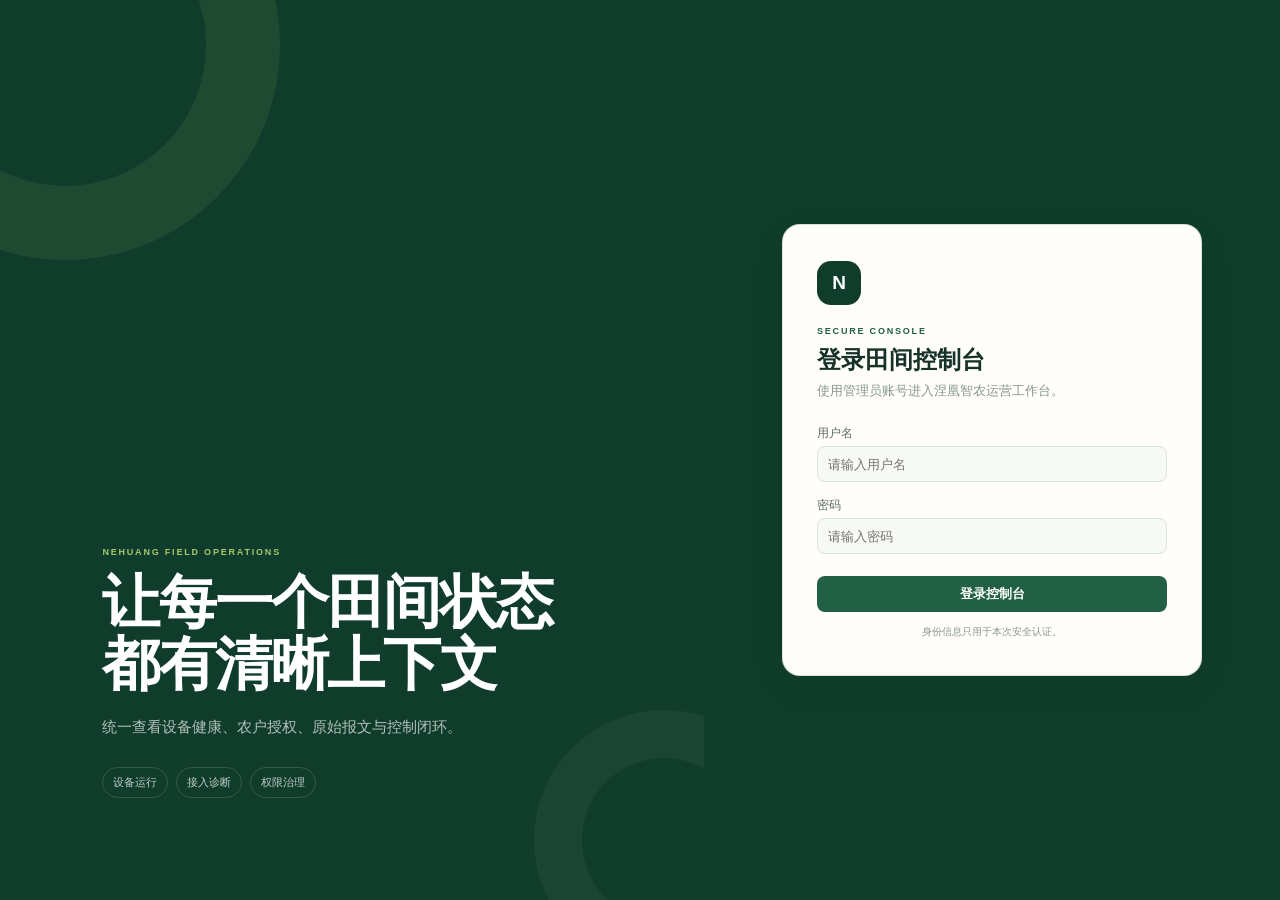
==== commit ede1b27f: "feat(web): unify Niehuang console visual system" ====
--- a/web/static/admin/index.html
+++ b/web/static/admin/index.html
@@ -4,6 +4,7 @@
 <meta charset="UTF-8">
 <meta name="viewport" content="width=device-width, initial-scale=1.0">
 <title>涅凰智农 · 管理后台</title>
+<link rel="icon" href="data:image/svg+xml,%3Csvg xmlns='http://www.w3.org/2000/svg' viewBox='0 0 64 64'%3E%3Crect width='64' height='64' rx='16' fill='%23103d2b'/%3E%3Cpath d='M18 46V18h7l14 18V18h7v28h-7L25 28v18z' fill='%23a7c66d'/%3E%3C/svg%3E">
 <link rel="stylesheet" href="app.css">
 <script src="../version.js"></script>
 </head>
@@ -12,42 +13,46 @@
 <!-- ===== 侧边栏 ===== -->
 <aside class="sidebar" id="sidebar">
   <div class="sidebar-brand">
-    <h2>涅凰智农</h2>
-    <span class="sidebar-subtitle">管理后台</span>
+    <div class="sidebar-brand-mark" aria-hidden="true">N</div>
+    <div>
+      <span class="sidebar-brand-kicker">NEHUANG FIELD</span>
+      <div class="sidebar-brand-name">涅凰智农</div>
+      <span class="sidebar-subtitle">田间控制台</span>
+    </div>
   </div>
   <nav class="sidebar-nav" id="sidebar-nav">
-    <a class="nav-item active" data-page="dashboard" onclick="navigate('dashboard')">
+    <button type="button" class="nav-item active" data-page="dashboard" onclick="navigate('dashboard')">
       <svg width="18" height="18" viewBox="0 0 24 24" fill="none" stroke="currentColor" stroke-width="2"><rect x="3" y="3" width="7" height="7"/><rect x="14" y="3" width="7" height="7"/><rect x="3" y="14" width="7" height="7"/><rect x="14" y="14" width="7" height="7"/></svg>
       <span>Dashboard</span>
-    </a>
-    <a class="nav-item" data-page="users" onclick="navigate('users')">
+    </button>
+    <button type="button" class="nav-item" data-page="users" onclick="navigate('users')">
       <svg width="18" height="18" viewBox="0 0 24 24" fill="none" stroke="currentColor" stroke-width="2"><path d="M17 21v-2a4 4 0 0 0-4-4H5a4 4 0 0 0-4 4v2"/><circle cx="9" cy="7" r="4"/><path d="M23 21v-2a4 4 0 0 0-3-3.87"/><path d="M16 3.13a4 4 0 0 1 0 7.75"/></svg>
       <span>用户管理</span>
-    </a>
-    <a class="nav-item" data-page="gateways" onclick="navigate('gateways')">
+    </button>
+    <button type="button" class="nav-item" data-page="gateways" onclick="navigate('gateways')">
       <svg width="18" height="18" viewBox="0 0 24 24" fill="none" stroke="currentColor" stroke-width="2"><rect x="2" y="2" width="20" height="8" rx="2"/><rect x="2" y="14" width="20" height="8" rx="2"/><line x1="6" y1="6" x2="6.01" y2="6"/><line x1="6" y1="18" x2="6.01" y2="18"/></svg>
       <span>设备管理</span>
-    </a>
-    <a class="nav-item" data-page="bindings" onclick="navigate('bindings')">
+    </button>
+    <button type="button" class="nav-item" data-page="bindings" onclick="navigate('bindings')">
       <svg width="18" height="18" viewBox="0 0 24 24" fill="none" stroke="currentColor" stroke-width="2"><path d="M10 13a5 5 0 0 0 7.54.54l3-3a5 5 0 0 0-7.07-7.07l-1.72 1.71"/><path d="M14 11a5 5 0 0 0-7.54-.54l-3 3a5 5 0 0 0 7.07 7.07l1.71-1.71"/></svg>
       <span>绑定管理</span>
-    </a>
-    <a class="nav-item" data-page="operation-logs" onclick="navigate('operation-logs')">
+    </button>
+    <button type="button" class="nav-item" data-page="operation-logs" onclick="navigate('operation-logs')">
       <svg width="18" height="18" viewBox="0 0 24 24" fill="none" stroke="currentColor" stroke-width="2"><path d="M9 11l3 3L22 4"/><path d="M21 12v7a2 2 0 0 1-2 2H5a2 2 0 0 1-2-2V5a2 2 0 0 1 2-2h11"/></svg>
       <span>操作日志</span>
-    </a>
-    <a class="nav-item" data-page="logs" onclick="navigate('logs')">
+    </button>
+    <button type="button" class="nav-item" data-page="logs" onclick="navigate('logs')">
       <svg width="18" height="18" viewBox="0 0 24 24" fill="none" stroke="currentColor" stroke-width="2"><path d="M14 2H6a2 2 0 0 0-2 2v16a2 2 0 0 0 2 2h12a2 2 0 0 0 2-2V8z"/><polyline points="14 2 14 8 20 8"/><line x1="16" y1="13" x2="8" y2="13"/><line x1="16" y1="17" x2="8" y2="17"/></svg>
       <span>控制日志</span>
-    </a>
-    <a class="nav-item" data-page="help-center" onclick="navigate('help-center')">
+    </button>
+    <button type="button" class="nav-item" data-page="help-center" onclick="navigate('help-center')">
       <svg width="18" height="18" viewBox="0 0 24 24" fill="none" stroke="currentColor" stroke-width="2"><circle cx="12" cy="12" r="10"/><path d="M12 16v-4"/><path d="M12 8h.01"/><path d="M9.05 9.4C9.47 8.36 10.44 7.5 11.7 7.5c1.56 0 2.82 1.16 2.82 2.6 0 1.15-.73 1.85-1.44 2.37-.58.42-.98.66-1.02 1.35h-1.1M12 16h.01"/></svg>
       <span>帮助中心</span>
-    </a>
-    <a class="nav-item" data-page="payload-events" onclick="navigate('payload-events')">
+    </button>
+    <button type="button" class="nav-item" data-page="payload-events" onclick="navigate('payload-events')">
       <svg width="18" height="18" viewBox="0 0 24 24" fill="none" stroke="currentColor" stroke-width="2"><circle cx="12" cy="12" r="10"/><line x1="12" y1="16" x2="12" y2="12"/><line x1="12" y1="8" x2="12.01" y2="8"/></svg>
       <span>原始报文排查</span>
-    </a>
+    </button>
   </nav>
   <div class="sidebar-footer">
     <div class="sidebar-user" id="sidebar-user">
@@ -61,13 +66,16 @@
       <svg width="18" height="18" viewBox="0 0 24 24" fill="none" stroke="currentColor" stroke-width="2"><path d="M9 21H5a2 2 0 0 1-2-2V5a2 2 0 0 1 2-2h4"/><polyline points="16 17 21 12 16 7"/><line x1="21" y1="12" x2="9" y2="12"/></svg>
     </button>
   </div>
-  <div style="padding:8px 12px;font-size:10px;color:var(--color-text-muted);text-align:center;border-top:1px solid var(--color-border)">v<span id="app-version">?</span></div>
+  <div class="sidebar-version">VERSION&nbsp; <span id="app-version">?</span></div>
 </aside>
 
 <!-- ===== 主区域 ===== -->
 <div class="main-area">
   <header class="topbar-admin">
-    <h1 class="topbar-page-title" id="topbar-page-title">Dashboard</h1>
+    <div class="topbar-admin-heading">
+      <span class="topbar-admin-kicker">FIELD OPERATIONS</span>
+      <h1 class="topbar-page-title" id="topbar-page-title">Dashboard</h1>
+    </div>
     <div class="topbar-actions">
       <span class="topbar-time" id="topbar-time"></span>
     </div>
--- a/web/static/admin/app.css
+++ b/web/static/admin/app.css
@@ -5,25 +5,28 @@
 
 /* ---------- CSS 变量 ---------- */
 :root {
-  --color-bg: #f5f6f3;
-  --color-surface: #ffffff;
-  --color-border: #e4e7de;
-  --color-text: #2a2e25;
-  --color-text-secondary: #5e6557;
-  --color-text-muted: #959c8d;
-  --color-primary: #4a7c3f;
-  --color-primary-light: #eaf4e5;
-  --color-primary-dark: #3a6332;
-  --color-success: #4a7c3f;
-  --color-warning: #c7852a;
-  --color-danger: #c04a3a;
-  --color-info: #3a6b8c;
-  --color-offline: #959c8d;
-  --sidebar-width: 220px;
-  --radius-sm: 6px;
-  --radius-md: 10px;
-  --shadow-sm: 0 1px 3px rgba(0,0,0,0.04);
-  --shadow-md: 0 2px 8px rgba(0,0,0,0.06);
+  --color-bg: #eef2eb;
+  --color-surface: #fffefa;
+  --color-surface-alt: #f7f9f4;
+  --color-border: #d8e1d5;
+  --color-text: #173329;
+  --color-text-secondary: #5c6d64;
+  --color-text-muted: #87968e;
+  --color-primary: #216044;
+  --color-primary-light: #e4f0e8;
+  --color-primary-dark: #103d2b;
+  --color-accent: #a7c66d;
+  --color-success: #2d7653;
+  --color-warning: #b67820;
+  --color-danger: #b5483f;
+  --color-info: #376b73;
+  --color-offline: #7d8b83;
+  --sidebar-width: 236px;
+  --radius-sm: 8px;
+  --radius-md: 12px;
+  --radius-lg: 18px;
+  --shadow-sm: 0 1px 2px rgba(16, 61, 43, 0.05);
+  --shadow-md: 0 12px 32px rgba(16, 61, 43, 0.09);
   --font-sans: -apple-system, BlinkMacSystemFont, "Segoe UI", "PingFang SC", "Microsoft YaHei", sans-serif;
 }
 
@@ -42,75 +45,149 @@
 button { font-family: inherit; cursor: pointer; border: none; background: none; color: inherit; font-size: inherit; }
 input, select { font-family: inherit; font-size: inherit; }
 a { color: var(--color-primary); text-decoration: none; }
+button:focus-visible, input:focus-visible, select:focus-visible, a:focus-visible {
+  outline: 3px solid rgba(167, 198, 109, 0.72);
+  outline-offset: 2px;
+}
 
 /* ---------- 侧边栏 ---------- */
 .sidebar {
   width: var(--sidebar-width); min-width: var(--sidebar-width);
-  background: var(--color-surface);
-  border-right: 1px solid var(--color-border);
+  background: var(--color-primary-dark);
+  color: #fff;
+  border-right: none;
+  box-shadow: 8px 0 24px rgba(16, 61, 43, 0.12);
   display: flex; flex-direction: column;
   position: sticky; top: 0; height: 100dvh;
 }
 .sidebar-brand {
-  padding: 20px 18px 16px;
-  border-bottom: 1px solid var(--color-border);
-}
-.sidebar-brand h2 { font-size: 18px; font-weight: 700; color: var(--color-primary-dark); }
-.sidebar-subtitle { font-size: 11px; color: var(--color-text-muted); text-transform: uppercase; letter-spacing: 1px; }
+  display: flex; align-items: center; gap: 12px;
+  padding: 22px 18px 18px;
+  border-bottom: 1px solid rgba(255, 255, 255, 0.1);
+}
+.sidebar-brand-mark {
+  display: flex; align-items: center; justify-content: center;
+  width: 38px; height: 38px; flex: 0 0 38px;
+  border-radius: 12px; background: var(--color-accent); color: var(--color-primary-dark);
+  font-size: 17px; font-weight: 850; letter-spacing: -1px;
+}
+.sidebar-brand-kicker { display: block; color: rgba(255,255,255,0.52); font-size: 8px; font-weight: 700; letter-spacing: 1.5px; }
+.sidebar-brand-name { margin-top: 2px; font-size: 17px; font-weight: 720; color: #fff; }
+.sidebar-subtitle { display: block; margin-top: 1px; font-size: 10px; color: rgba(255,255,255,0.58); letter-spacing: 0.8px; }
 
 .sidebar-nav { flex: 1; padding: 10px 8px; display: flex; flex-direction: column; gap: 2px; }
 .nav-item {
-  display: flex; align-items: center; gap: 10px;
+  display: flex; align-items: center; width: 100%; gap: 10px;
   padding: 9px 12px; border-radius: var(--radius-sm);
-  font-size: 14px; font-weight: 500; color: var(--color-text-secondary);
+  font-size: 13px; font-weight: 550; color: rgba(255, 255, 255, 0.66);
+  text-align: left;
   transition: background 0.12s, color 0.12s;
   cursor: pointer;
 }
-.nav-item:hover { background: var(--color-bg); color: var(--color-text); }
-.nav-item.active { background: var(--color-primary-light); color: var(--color-primary-dark); }
+.nav-item:hover { background: rgba(255,255,255,0.08); color: #fff; }
+.nav-item.active { background: rgba(167, 198, 109, 0.18); color: #e9f4d8; }
+.nav-item.active::after { content: ''; width: 5px; height: 5px; margin-left: auto; border-radius: 50%; background: var(--color-accent); }
 .nav-item svg { flex-shrink: 0; }
 
 .sidebar-footer {
-  padding: 12px; border-top: 1px solid var(--color-border);
+  padding: 12px; border-top: 1px solid rgba(255,255,255,0.1);
   display: flex; align-items: center; justify-content: space-between;
 }
 .sidebar-user { display: flex; align-items: center; gap: 8px; }
 .sidebar-user-avatar {
   width: 30px; height: 30px; border-radius: 50%;
-  background: var(--color-primary-light); color: var(--color-primary-dark);
+  background: var(--color-accent); color: var(--color-primary-dark);
   display: flex; align-items: center; justify-content: center;
   font-size: 13px; font-weight: 600;
 }
 .sidebar-user-name { font-size: 13px; font-weight: 500; }
-.sidebar-user-role { font-size: 11px; color: var(--color-text-muted); }
+.sidebar-user-role { font-size: 11px; color: rgba(255,255,255,0.54); }
 .btn-icon {
   width: 32px; height: 32px; display: flex; align-items: center; justify-content: center;
   border-radius: var(--radius-sm); color: var(--color-text-muted);
   transition: background 0.15s;
 }
 .btn-icon:hover { background: var(--color-border); }
+.sidebar .btn-icon { color: rgba(255,255,255,0.62); }
+.sidebar .btn-icon:hover { background: rgba(255,255,255,0.1); color: #fff; }
+.sidebar-version {
+  padding: 8px 12px; border-top: 1px solid rgba(255,255,255,0.08);
+  color: rgba(255,255,255,0.38); text-align: center;
+  font: 8px/1.3 ui-monospace, SFMono-Regular, Menlo, monospace; letter-spacing: 1px;
+}
 
 /* ---------- 主区域 ---------- */
 .main-area { flex: 1; display: flex; flex-direction: column; min-width: 0; }
 .topbar-admin {
   display: flex; align-items: center; justify-content: space-between;
-  height: 52px; padding: 0 24px;
-  background: var(--color-surface); border-bottom: 1px solid var(--color-border);
-}
-.topbar-page-title { font-size: 17px; font-weight: 600; }
+  min-height: 64px; padding: 8px 28px;
+  background: rgba(255, 254, 250, 0.94); border-bottom: 1px solid var(--color-border);
+  position: sticky; top: 0; z-index: 80; backdrop-filter: blur(12px);
+}
+.topbar-admin-kicker { display: block; color: var(--color-primary); font-size: 8px; font-weight: 750; letter-spacing: 1.5px; }
+.topbar-page-title { margin-top: 2px; font-size: 18px; font-weight: 680; }
 .topbar-time { font-size: 12px; color: var(--color-text-muted); }
 
-.content-area { flex: 1; padding: 20px 24px; overflow-y: auto; }
+.content-area { flex: 1; padding: 24px 28px 40px; overflow-y: auto; }
+
+/* ---------- 登录 ---------- */
+.is-login-page { background: var(--color-primary-dark); }
+.is-login-page .main-area { min-height: 100dvh; }
+.is-login-page .topbar-admin { display: none; }
+.is-login-page .content-area { display: flex; padding: 0; overflow: visible; }
+.admin-login-page {
+  display: grid; grid-template-columns: minmax(0, 1.1fr) minmax(360px, 0.9fr);
+  width: 100%; min-height: 100dvh; background: var(--color-primary-dark);
+}
+.admin-login-brand {
+  position: relative; overflow: hidden;
+  display: flex; flex-direction: column; justify-content: flex-end;
+  padding: clamp(40px, 8vw, 108px); color: #fff;
+}
+.admin-login-brand::before, .admin-login-brand::after {
+  content: ''; position: absolute; border-radius: 50%; pointer-events: none;
+}
+.admin-login-brand::before {
+  width: 430px; height: 430px; left: -150px; top: -170px;
+  border: 74px solid rgba(167, 198, 109, 0.09);
+}
+.admin-login-brand::after {
+  width: 260px; height: 260px; right: -90px; bottom: -70px;
+  border: 48px solid rgba(255, 255, 255, 0.045);
+}
+.admin-login-kicker, .admin-login-panel-kicker {
+  display: block; font-size: 9px; font-weight: 750; letter-spacing: 1.8px;
+}
+.admin-login-kicker { color: var(--color-accent); }
+.admin-login-brand h2 { position: relative; margin-top: 12px; max-width: 650px; font-size: clamp(34px, 4.5vw, 64px); line-height: 1.08; letter-spacing: -1.8px; }
+.admin-login-brand p { position: relative; max-width: 520px; margin-top: 18px; color: rgba(255,255,255,0.68); font-size: 15px; line-height: 1.7; }
+.admin-login-capabilities { display: flex; flex-wrap: wrap; gap: 8px; margin-top: 28px; }
+.admin-login-capabilities span { padding: 6px 10px; border: 1px solid rgba(255,255,255,0.14); border-radius: 999px; color: rgba(255,255,255,0.72); font-size: 11px; }
+.admin-login-panel {
+  align-self: center; width: min(420px, calc(100% - 48px)); margin: 24px auto;
+  padding: 36px 34px; border: 1px solid rgba(216, 225, 213, 0.9);
+  border-radius: var(--radius-lg); background: var(--color-surface); box-shadow: var(--shadow-md);
+}
+.admin-login-mark {
+  display: flex; align-items: center; justify-content: center;
+  width: 44px; height: 44px; margin-bottom: 20px; border-radius: 14px;
+  background: var(--color-primary-dark); color: #fff; font-size: 19px; font-weight: 850;
+}
+.admin-login-panel-kicker { color: var(--color-primary); }
+.admin-login-panel h1 { margin-top: 6px; font-size: 24px; line-height: 1.25; }
+.admin-login-copy { margin: 6px 0 24px; color: var(--color-text-muted); font-size: 13px; }
+.admin-login-submit { height: 42px; margin-top: 8px; }
+.admin-login-security { margin-top: 12px; color: var(--color-text-muted); font-size: 10px; text-align: center; }
 
 /* ---------- 通用组件 ---------- */
 .btn {
   display: inline-flex; align-items: center; justify-content: center; gap: 6px;
   height: 36px; padding: 0 16px;
-  border-radius: var(--radius-sm); font-size: 13px; font-weight: 500;
-  transition: background 0.15s, opacity 0.15s;
+  border-radius: var(--radius-sm); font-size: 13px; font-weight: 600;
+  transition: background 0.15s, opacity 0.15s, transform 0.15s;
 }
 .btn:hover { opacity: 0.9; }
-.btn:active { opacity: 0.8; }
+.btn:active { opacity: 0.8; transform: translateY(1px); }
 .btn-primary { background: var(--color-primary); color: #fff; }
 .btn-outline { background: var(--color-surface); color: var(--color-primary); border: 1px solid var(--color-primary); }
 .btn-danger { background: var(--color-danger); color: #fff; }
@@ -133,6 +210,7 @@
 .stat-card {
   background: var(--color-surface);
   border-radius: var(--radius-md);
+  border: 1px solid var(--color-border);
   box-shadow: var(--shadow-sm);
   padding: 18px 20px;
 }
@@ -161,17 +239,18 @@
 .dashboard-overview-grid { display: grid; grid-template-columns: minmax(0, 1.8fr) minmax(285px, 0.8fr); gap: 14px; }
 .dashboard-visual-panel, .dashboard-priority-list {
   min-width: 0;
+  border: 1px solid var(--color-border);
   border-radius: var(--radius-md);
   background: var(--color-surface);
   box-shadow: var(--shadow-sm);
   padding: 16px 18px;
 }
 .dashboard-section-head { display: flex; align-items: flex-start; justify-content: space-between; gap: 12px; margin-bottom: 14px; }
-.dashboard-section-head h3 { font-size: 15px; }
+.dashboard-section-head h2 { font-size: 15px; }
 .dashboard-section-head p { margin-top: 2px; color: var(--color-text-muted); font-size: 10px; }
 .dashboard-chart-pair { display: grid; grid-template-columns: repeat(2, minmax(0, 1fr)); gap: 16px; }
 .dashboard-chart-card { min-width: 0; padding: 12px; border: 1px solid var(--color-border); border-radius: var(--radius-sm); }
-.dashboard-chart-card h4 { margin-bottom: 10px; color: var(--color-text-secondary); font-size: 12px; }
+.dashboard-chart-card h3 { margin-bottom: 10px; color: var(--color-text-secondary); font-size: 12px; }
 .dashboard-pipeline { display: grid; grid-template-columns: minmax(0, 1fr) auto minmax(0, 1fr) auto minmax(0, 1fr); align-items: stretch; gap: 8px; margin-top: 12px; }
 .dashboard-pipeline > div { min-width: 0; padding: 11px 12px; border-radius: var(--radius-sm); background: #f8faf6; }
 .dashboard-pipeline span, .dashboard-pipeline small { display: block; color: var(--color-text-muted); font-size: 10px; }
@@ -197,6 +276,7 @@
 .table-section {
   background: var(--color-surface);
   border-radius: var(--radius-md);
+  border: 1px solid var(--color-border);
   box-shadow: var(--shadow-sm);
   overflow: hidden;
 }
@@ -281,7 +361,7 @@
 .form-input, .form-select {
   width: 100%; height: 36px; padding: 0 10px;
   border: 1px solid var(--color-border); border-radius: var(--radius-sm);
-  font-size: 13px; color: var(--color-text); background: var(--color-bg);
+  font-size: 13px; color: var(--color-text); background: var(--color-surface-alt);
   outline: none;
 }
 .form-input:focus, .form-select:focus { border-color: var(--color-primary); box-shadow: 0 0 0 2px var(--color-primary-light); }
@@ -303,6 +383,7 @@
 }
 .modal {
   background: var(--color-surface); border-radius: var(--radius-lg);
+  border: 1px solid var(--color-border);
   box-shadow: 0 8px 30px rgba(0,0,0,0.12);
   width: 440px; max-width: 90vw; max-height: 85vh; overflow-y: auto;
   padding: 24px;
@@ -329,6 +410,7 @@
 .info-card {
   background: var(--color-surface);
   border-radius: var(--radius-md);
+  border: 1px solid var(--color-border);
   box-shadow: var(--shadow-sm);
   padding: 20px 24px;
   margin-bottom: 20px;
@@ -1161,20 +1243,28 @@
   body { flex-direction: column; }
   .sidebar {
     width: 100%; min-width: 100%; height: auto;
-    position: static; flex-direction: row; flex-wrap: wrap;
-    padding: 10px; border-right: none; border-bottom: 1px solid var(--color-border);
-    align-items: center; gap: 8px;
+    position: sticky; top: 0; z-index: 100; flex-direction: row; flex-wrap: wrap;
+    padding: 10px 12px 8px; border-right: none; border-bottom: none;
+    align-items: center; gap: 8px; box-shadow: 0 8px 24px rgba(16,61,43,0.15);
   }
   .sidebar-brand { padding: 0; border: none; }
-  .sidebar-brand h2 { font-size: 15px; }
-  .sidebar-subtitle { display: none; }
-  .sidebar-nav { flex-direction: row; padding: 0; flex: none; }
-  .nav-item { padding: 6px 10px; font-size: 12px; }
-  .nav-item span { display: none; }
-  .sidebar-footer { padding: 0; border: none; }
+  .sidebar-brand-mark { width: 32px; height: 32px; flex-basis: 32px; border-radius: 10px; font-size: 14px; }
+  .sidebar-brand-kicker, .sidebar-subtitle { display: none; }
+  .sidebar-brand-name { font-size: 15px; }
+  .sidebar-nav { order: 3; flex: 0 0 100%; flex-direction: row; width: 100%; padding: 4px 0 0; overflow-x: auto; gap: 4px; scrollbar-width: none; }
+  .sidebar-nav::-webkit-scrollbar { display: none; }
+  .nav-item { flex: 0 0 auto; width: auto; padding: 7px 10px; font-size: 11px; }
+  .nav-item.active::after { display: none; }
+  .sidebar-footer { margin-left: auto; padding: 0; border: none; }
   .sidebar-user-name, .sidebar-user-role { display: none; }
-
-  .content-area { padding: 12px 14px; }
+  .sidebar-version { display: none; }
+
+  .topbar-admin { min-height: 58px; padding: 8px 14px; }
+  .content-area { padding: 16px 14px 32px; }
+  .admin-login-page { grid-template-columns: 1fr; min-height: 100dvh; }
+  .admin-login-brand { min-height: 280px; padding: 38px 24px; justify-content: flex-end; }
+  .admin-login-brand h2 { font-size: 36px; }
+  .admin-login-panel { width: calc(100% - 28px); margin: -20px auto 28px; padding: 28px 22px; z-index: 1; }
   .stat-grid { grid-template-columns: repeat(2, 1fr); }
   .dashboard-toolbar { align-items: flex-start; flex-direction: column; }
   .dashboard-health-strip { grid-template-columns: repeat(2, minmax(0, 1fr)); }
@@ -1229,3 +1319,7 @@
   .protocol-field-fact-meaning { grid-column: auto; }
   .protocol-bit-grid { grid-template-columns: repeat(2, minmax(88px, 1fr)); }
 }
+
+@media (prefers-reduced-motion: reduce) {
+  *, *::before, *::after { scroll-behavior: auto !important; transition-duration: 0.01ms !important; animation-duration: 0.01ms !important; animation-iteration-count: 1 !important; }
+}
